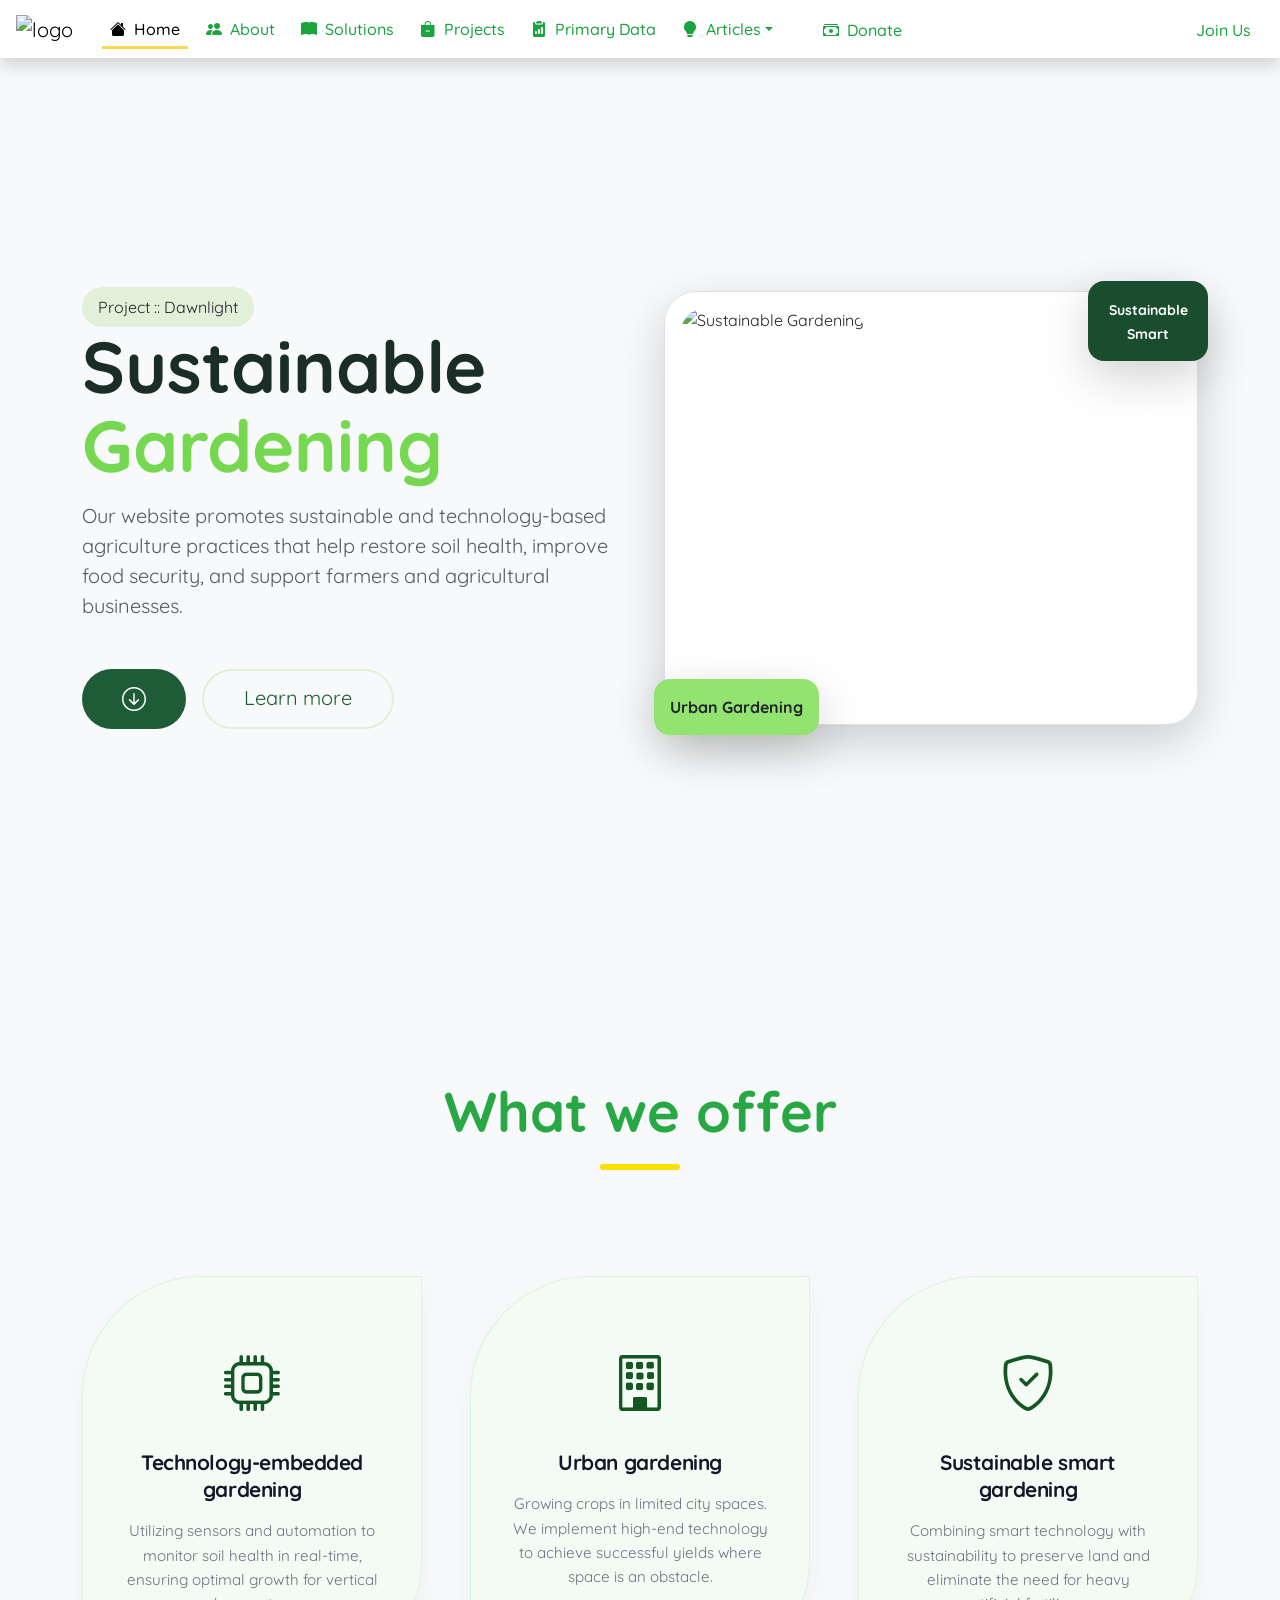
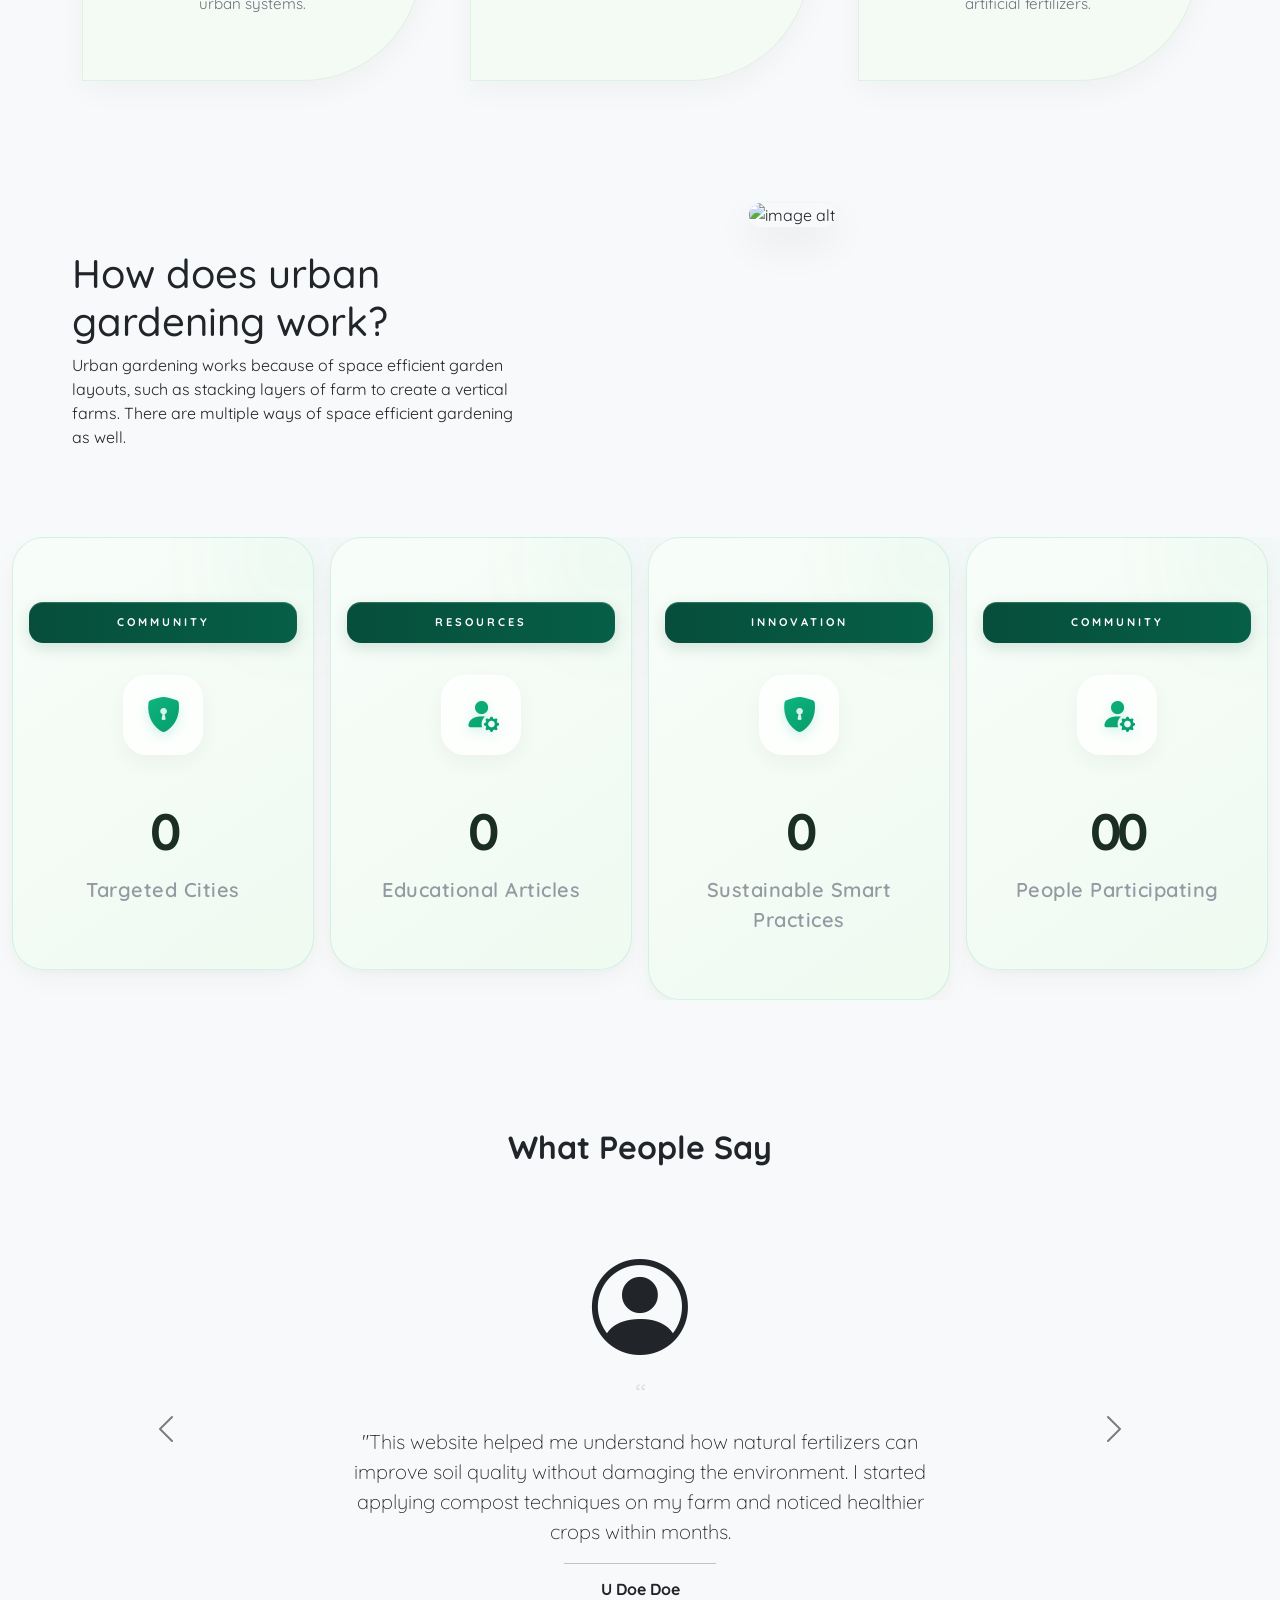
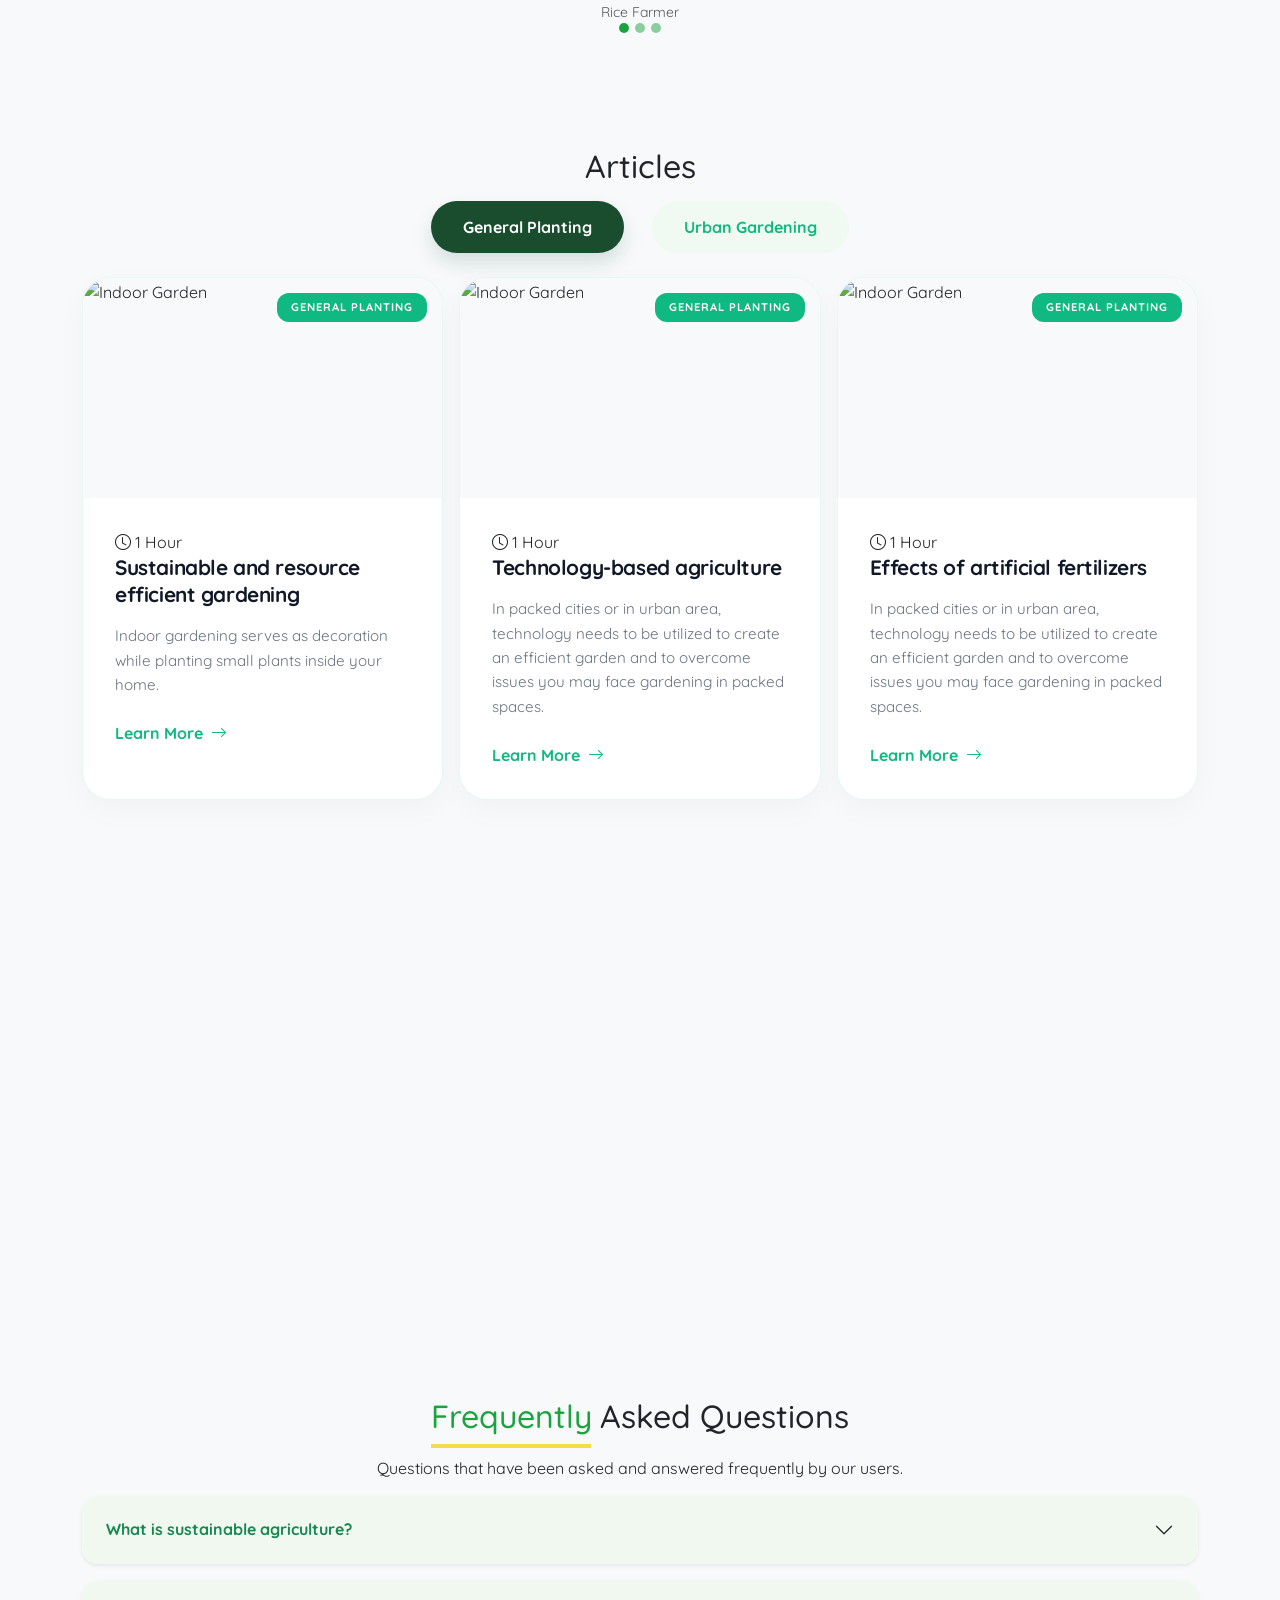
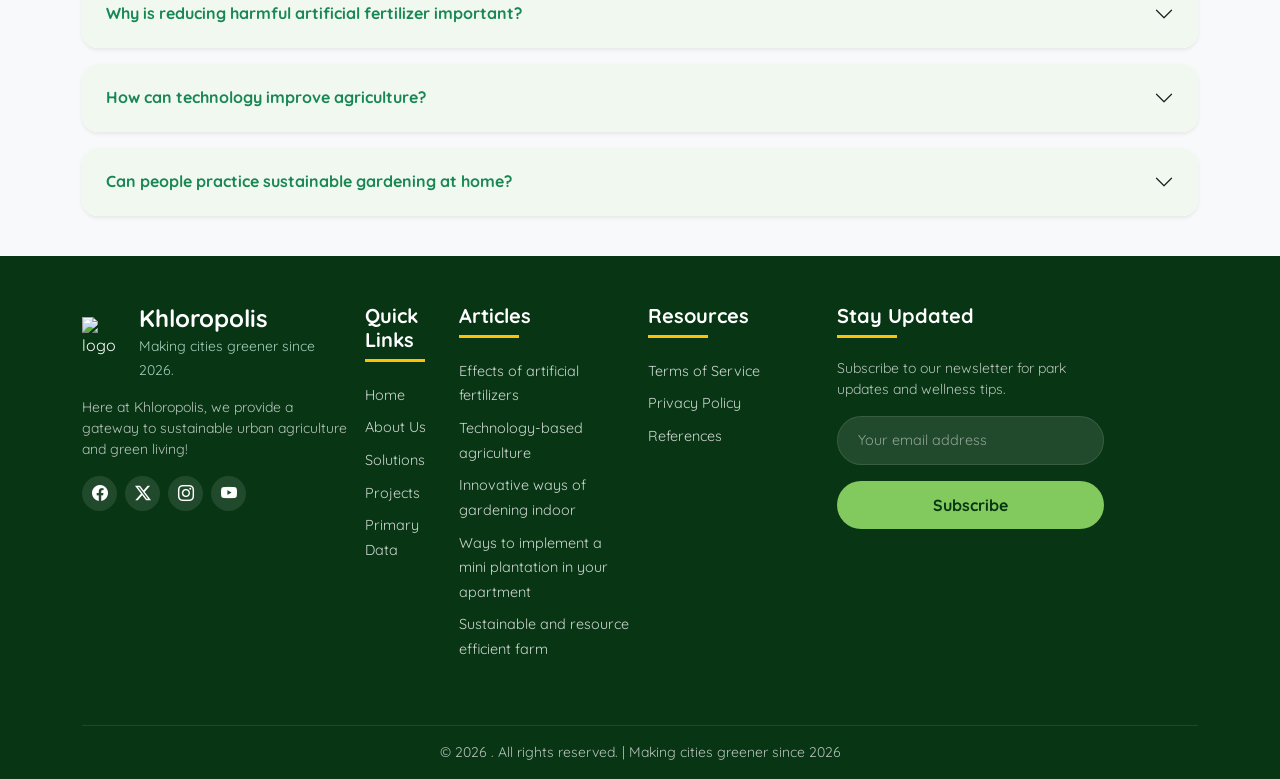
==== index.html @ d7a0fc41 "Add files via upload" ====
<!DOCTYPE html>
<html lang="en">
<head>
    <meta charset="UTF-8">
    <meta name="viewport" content="width=device-width, initial-scale=1.0">
    <title>Home | Khloropolis</title>
    <link href="https://cdn.jsdelivr.net/npm/bootstrap@5.3.8/dist/css/bootstrap.min.css" rel="stylesheet" integrity="sha384-sRIl4kxILFvY47J16cr9ZwB07vP4J8+LH7qKQnuqkuIAvNWLzeN8tE5YBujZqJLB" crossorigin="anonymous">
    <link rel="stylesheet" href="https://cdn.jsdelivr.net/npm/bootstrap-icons@1.13.1/font/bootstrap-icons.min.css">
     <link href="https://unpkg.com/aos@2.3.1/dist/aos.css" rel="stylesheet">
    <link rel="stylesheet" href="scripts/style.css">
    <link rel="stylesheet" href="scripts/index.css">
    <link rel="shortcut icon" href="assets/logo.png" type="image/x-icon">

    <link rel="preconnect" href="https://fonts.googleapis.com">
    <link rel="preconnect" href="https://fonts.gstatic.com" crossorigin>
    <link href="https://fonts.googleapis.com/css2?family=Quicksand:wght@300..700&display=swap" rel="stylesheet">
</head>
<body class="p-0" data-bs-spy="scroll" data-bs-target="#spy-nav" data-bs-smooth-scroll="true">
    <script src="https://cdn.jsdelivr.net/npm/bootstrap@5.3.8/dist/js/bootstrap.bundle.min.js" integrity="sha384-FKyoEForCGlyvwx9Hj09JcYn3nv7wiPVlz7YYwJrWVcXK/BmnVDxM+D2scQbITxI" crossorigin="anonymous"></script>
    <script src="https://unpkg.com/aos@2.3.1/dist/aos.js"></script>
    <script>AOS.init();</script>
    <nav class="navbar navbar-expand-lg shadow px-3 sticky-md-top bg-white">
        <a href="index.html" class="navbar-brand">
            <img src="assets/logo.png" alt="logo" id="logoImage">
           
        </a>
        <button type="button" class="navbar-toggler" data-bs-toggle="collapse" data-bs-target="#nav-id"><span class="navbar-toggler-icon"></span></button>

        <div class="collapse navbar-collapse" id="nav-id">
        <ul class="navbar-nav ms-2" >
            <li class="nav-item">
                <a href="index.html" class="nav-link activeNav"><i class="bi bi-house-fill me-1"></i> Home</a>
            </li>
            <li class="nav-item">
                <a href="pages/aboutus.html" class="nav-link underlineNav"><i class="bi bi-people-fill me-1"></i> About</a>
            </li>
            <li class="nav-item">
                <a href="pages/solutions.html" class="nav-link underlineNav"><i class="bi bi-book-fill me-1"></i> Solutions</a>
            </li>
            <li class="nav-item">
                <a href="pages/projects.html" class="nav-link underlineNav"><i class="bi bi-bag-dash-fill me-1"></i> Projects</a>
            </li>
            <li class="nav-item">
                <a href="pages/primarydata.html" class="nav-link underlineNav"><i class="bi bi-clipboard2-data-fill me-1"></i> Primary Data</a>
            </li>
            <li class="nav-item dropdown">

                <a href="" class="nav-link dropdown-toggle" data-bs-toggle="dropdown"><i class="bi bi-lightbulb-fill me-1"></i> Articles</a>
                <ul class="dropdown-menu bg-white">
                    <li>
                        <a href="pages/articles/article1.html" class="dropdown-item">Effects of artificial fertilizers to the environment</a>
                    </li>
                    <li>
                        <a href="pages/articles/article2.html" class="dropdown-item">Technology-based agriculture</a>
                    </li>
                    <li>
                        <a href="pages/articles/article3.html" class="dropdown-item">Innovative ways of gardening indoor </a>
                    </li>
                    <li>
                        <a href="pages/articles/article4.html" class="dropdown-item">Ways to implement a mini plantation in your apartment </a>
                    </li>                    
                        <a href="pages/articles/article5.html" class="dropdown-item">Sustainable and resource efficient farm </a>
                    </li>                     
                </ul>
            </li>
        </ul>

        <ul class="navbar-nav ms-4">
            <li class="nav-item">
                <a href="pages/donate.html" class="nav-link underlineNav"><i class="bi bi-cash-stack me-1"></i> Donate</a>
            </li>
            
        </ul>

        <ul class="navbar-nav ms-auto">
            <li class="nav-item">
                <a href="" class="nav-link underlineNav" data-bs-target="#authModal" data-bs-toggle="modal">Join Us</a>
            </li>
            
        </ul>
        </div>
    </nav>
    
<div class="modal fade auth-modal" id="authModal" tabindex="-1" aria-hidden="true">
        <div class="modal-dialog modal-dialog-centered">
            <div class="modal-content p-4">
                
                <div class="modal-header border-0 pb-0 d-block position-relative">
                    <button type="button" class="btn-close position-absolute top-0 end-0 m-2" data-bs-shadow="none" data-bs-dismiss="modal" aria-label="Close"></button>
                    
                    <ul class="nav auth-tabs" id="authTab" role="tablist">
                        <li class="nav-item" role="presentation">
                            <button class="nav-link active" id="signin-tab" data-bs-toggle="tab" data-bs-target="#signin-pane" type="button" role="tab" aria-controls="signin-pane" aria-selected="true">Sign In</button>
                        </li>
                        <li class="nav-item" role="presentation">
                            <button class="nav-link" id="signup-tab" data-bs-toggle="tab" data-bs-target="#signup-pane" type="button" role="tab" aria-controls="signup-pane" aria-selected="false">Sign Up</button>
                        </li>
                    </ul>
                </div>

                <div class="modal-body px-0 pb-0 pt-4">
                    <div class="tab-content" id="authTabContent">
                        
                        <div class="tab-pane fade show active" id="signin-pane" role="tabpanel" aria-labelledby="signin-tab" tabindex="0">
                            <form action="#" method="POST" onsubmit="event.preventDefault();">
                                <div class="mb-3">
                                    <label for="signinEmail" class="form-label">Email address</label>
                                    <div class="input-group">
                                        <span class="input-group-text"><i class="bi bi-envelope"></i></span>
                                        <input type="email" class="form-control" id="signinEmail" placeholder="name@example.com" required>
                                    </div>
                                </div>
                                <div class="mb-3">
                                    <div class="d-flex justify-content-between align-items-center mb-1">
                                        <label for="signinPassword" class="form-label mb-0">Password</label>
                                        <a href="#" class="text-decoration-none small accent-link">Forgot?</a>
                                    </div>
                                    <div class="input-group">
                                        <span class="input-group-text"><i class="bi bi-lock"></i></span>
                                        <input type="password" class="form-control" id="signinPassword" placeholder="••••••••" required>
                                    </div>
                                </div>
                                <div class="mb-4 form-check">
                                    <input type="checkbox" class="form-check-input" id="rememberMe">
                                    <label class="form-check-label text-muted small" for="rememberMe">Keep me signed in</label>
                                </div>
                                <button type="submit" class="btn btn-primary w-100 mb-3">Sign Into Account</button>
                            </form>

                            <div class="divider">or continue with</div>

                            <div class="d-grid gap-2">
                                <button class="btn btn-outline-secondary d-flex align-items-center justify-content-center gap-2">
                                    <i class="bi bi-google text-danger"></i> Google
                                </button>
                            </div>
                        </div>

                        <div class="tab-pane fade" id="signup-pane" role="tabpanel" aria-labelledby="signup-tab" tabindex="0">
                            <form action="#" method="POST" onsubmit="event.preventDefault();">
                                <div class="mb-3">
                                    <label for="signupName" class="form-label">Full Name</label>
                                    <div class="input-group">
                                        <span class="input-group-text"><i class="bi bi-person"></i></span>
                                        <input type="text" class="form-control" id="signupName" placeholder="John Doe" required>
                                    </div>
                                </div>
                                <div class="mb-3">
                                    <label for="signupEmail" class="form-label">Email address</label>
                                    <div class="input-group">
                                        <span class="input-group-text"><i class="bi bi-envelope"></i></span>
                                        <input type="email" class="form-control" id="signupEmail" placeholder="name@example.com" required>
                                    </div>
                                </div>
                                <div class="mb-4">
                                    <label for="signupPassword" class="form-label">Password</label>
                                    <div class="input-group">
                                        <span class="input-group-text"><i class="bi bi-lock"></i></span>
                                        <input type="password" class="form-control" id="signupPassword" placeholder="Minimum 8 characters" required>
                                    </div>
                                </div>
                                <button type="submit" class="btn btn-primary w-100 mb-3">Create Free Account</button>
                            </form>

                            <div class="divider">or register with</div>

                            <div class="d-grid gap-2">
                                <button class="btn btn-outline-secondary d-flex align-items-center justify-content-center gap-2">
                                    <i class="bi bi-google text-danger"></i> Google
                                </button>
                            </div>
                            
                            <p class="text-center text-muted small mt-4 mb-0">
                                By signing up, you agree to our <a href="#" class="text-decoration-none accent-link">Terms of Service</a> and <a href="#" class="text-decoration-none accent-link">Privacy Policy</a>.
                            </p>
                        </div>

                    </div>
                </div>

            </div>
        </div>
</div>


<section class="bg-light min-vh-100 d-flex align-items-center" id="heroBanner">
  <div class="container">
    <div class="row align-items-center g-5">
      
      <div class="col-lg-6 text-center text-lg-start" data-aos="fade-right" data-aos-duration="1000">
        <span class="project-badge rounded-pill">Project :: Dawnlight</span>
        <h1 class="display-2 fw-bold mb-3 main-title">
          Sustainable <br>
          <span class="highlight-text">Gardening</span>
        </h1>
        <p class="hero-description text-muted fs-5 mb-5 mx-auto mx-lg-0">
          Our website promotes sustainable and technology-based agriculture practices that help restore soil health, improve food security, and support farmers and agricultural businesses.
        </p>
        <div class="d-flex gap-3 justify-content-center justify-content-lg-start">
          <a href="#whatWeOffer" class="btn btn-lg rounded-pill btn-primary-custom"><i class="bi bi-arrow-down-circle"></i></a>
          <a href="#articles" class="btn btn-lg rounded-pill btn-secondary-custom">Learn more</a>
        </div>
      </div>

      <div class="col-lg-6" data-aos="fade-left" data-aos-duration="1000">
        <div class="hero-image-wrapper position-relative">
          <div class="main-image-container shadow-lg border">
            <img src="assets/index1.png" class="img-fluid w-100" alt="Sustainable Gardening">
          </div>
          
          <div class="badge-float-tr shadow-lg d-none d-sm-block" data-aos="zoom-in" data-aos-delay="400">
            <small class="fw-bold">Sustainable</small>
            <small class="fw-bold">Smart</small>
          </div>
          
          <div class="badge-float-bl shadow-lg d-none d-sm-block" data-aos="zoom-in" data-aos-delay="600">
            <span class="fw-bold">Urban Gardening</span>
          </div>
        </div>
      </div>

    </div>
  </div>
</section>

<section class="pt-4 bg-light" id="whatWeOffer">
<div class="container py-5 mt-5 text-center">
  <h2 class="section-header display-4" data-aos="fade-up">What we offer</h2>

  <div class="row g-5 justify-content-center mt-2">
    <div class="col-lg-4 col-md-6" data-aos="fade-up" data-aos-delay="100">
      <div class="leaf-card h-100">
        <div class="bi-container">
          <i class="bi bi-cpu"></i>
        </div>
        <h4 class="card-title mb-3">Technology-embedded gardening</h4>
        <p class="card-text">
          Utilizing sensors and automation to monitor soil health in real-time, ensuring optimal growth for vertical urban systems.
        </p>
      </div>
    </div>

    <div class="col-lg-4 col-md-6" data-aos="fade-up" data-aos-delay="200">
      <div class="leaf-card h-100">
        <div class="bi-container">
          <i class="bi bi-building"></i>
        </div>
        <h4 class="card-title mb-3">Urban gardening</h4>
        <p class="card-text">
          Growing crops in limited city spaces. We implement high-end technology to achieve successful yields where space is an obstacle.
        </p>
      </div>
    </div>

    <div class="col-lg-4 col-md-6" data-aos="fade-up" data-aos-delay="300">
      <div class="leaf-card h-100">
        <div class="bi-container">
          <i class="bi bi-shield-check"></i>
        </div>
        <h4 class="card-title mb-3">Sustainable smart gardening</h4>
        <p class="card-text">
          Combining smart technology with sustainability to preserve land and eliminate the need for heavy artificial fertilizers.
        </p>
      </div>
    </div>
  </div>
</div>
</section>
    <section class="bg-light py-4" id="explanation">
        <div class="container-fluid mt-5 overflow-hidden">
            <div class="row mx-5 justify-content-between">
                <div class="col-lg-5 mt-5" data-aos="fade-right">
                    <h1>How does urban gardening work?</h1>
                    <p>Urban gardening works because of space efficient garden layouts, such as stacking layers of farm to create a vertical farms. There are multiple ways of space efficient gardening as well. </p>
                </div>
                <div class="col-lg-5" data-aos="fade-left">
                    <img src="assets/index2.jpg" class="explanationImage" alt="image alt">
                </div>
            </div>
        </div>
    </section>
    <section class="py-5 bg-light" id="statistics">
        <div class="container-fluid overflow-hidden">
    <div class="row g-3 justify-content-center">
        
        <div class="col-md-3">
            <div class="stat-card" data-aos="fade-up">
                <div class="badge-total">Community</div>
                <div class="icon-box">
                    <i class="bi bi-shield-lock-fill"></i>
                </div>
                
                <div class="number-viewport">
                    <div class="digit-list roll-4">
                        <span>0</span><span>1</span><span>2</span><span>3</span><span>4</span><span>5</span><span>6</span><span>7</span><span>8</span><span>9</span>
                    </div>
                </div>
                <div class="footer-text">Targeted Cities</div>
            </div>
        </div>

        <div class="col-md-3">
            <div class="stat-card" data-aos="fade-up" data-aos-delay="200">
                <div class="badge-total">Resources</div>
                <div class="icon-box">
                    <i class="bi bi-person-fill-gear"></i>
                </div>
                
                <div class="number-viewport">
                    <div class="digit-list roll-5">
                        <span>0</span><span>1</span><span>2</span><span>3</span><span>4</span><span>5</span><span>6</span><span>7</span><span>8</span><span>9</span>
                    </div>
                </div>
                <div class="footer-text">Educational Articles</div>
            </div>
        </div>

        <div class="col-md-3">
            <div class="stat-card" data-aos="fade-up" data-aos-delay="400">
                 <div class="badge-total">Innovation</div>
                <div class="icon-box">
                    <i class="bi bi-shield-lock-fill"></i>
                </div>
                
                <div class="number-viewport">
                    <div class="digit-list roll-6">
                        <span>0</span><span>1</span><span>2</span><span>3</span><span>4</span><span>5</span><span>6</span><span>7</span><span>8</span><span>9</span>
                    </div>
                </div>
                <div class="footer-text">Sustainable Smart Practices</div>
            </div>
        </div>

        <div class="col-md-3">
            <div class="stat-card" data-aos="fade-up" data-aos-delay="600">
                <div class="badge-total">Community</div>
                <div class="icon-box">
                    <i class="bi bi-person-fill-gear"></i>
                </div>
                
                <div class="number-viewport">
                    <div class="digit-list roll-1">
                        <span>0</span><span>1</span><span>2</span><span>3</span><span>4</span><span>5</span><span>6</span><span>7</span><span>8</span><span>9</span>
                    </div>
                    <div class="digit-list roll-5">
                        <span>0</span><span>1</span><span>2</span><span>3</span><span>4</span><span>5</span><span>6</span><span>7</span><span>8</span><span>9</span>
                    </div>
                </div>
                <div class="footer-text">People Participating</div>
            </div>
        </div>

    </div>
</div>
    </section>
    <section class="testimonial-section" id="testimonials" data-aos="fade-up">
    <div class="container">
        <div class="text-center mb-5">
            <h2 class="fw-bold">What People Say</h2>
        </div>

        <div id="testimonialCarousel" class="carousel slide" data-bs-ride="carousel">
            
            <div class="carousel-indicators mb-0">
                <button type="button" data-bs-target="#testimonialCarousel" data-bs-slide-to="0" class="active"></button>
                <button type="button" data-bs-target="#testimonialCarousel" data-bs-slide-to="1"></button>
                <button type="button" data-bs-target="#testimonialCarousel" data-bs-slide-to="2"></button>
            </div>

            <div class="carousel-inner">
                
                <div class="carousel-item active">
                    <div class="testimonial-card text-center">
                        <i class="bi bi-person-circle testimonial-img mb-4"></i>
                        <div class="quote-icon mb-3">“</div>
                        <p class="lead italic">"This website helped me understand how natural fertilizers can improve soil quality without damaging the environment. I started applying compost techniques on my farm and noticed healthier crops within months.</p>
                        <hr class="w-25 mx-auto">
                        <h6 class="fw-bold mb-0">U Doe Doe</h6>
                        <small class="text-muted">Rice Farmer</small>
                    </div>
                </div>

                <div class="carousel-item">
                    <div class="testimonial-card text-center">
                        <i class="bi bi-person-circle testimonial-img mb-4"></i>
                        <div class="quote-icon mb-3">“</div>
                        <p class="lead italic">"I never knew technology could make farming more resource-efficient. The smart irrigation and sustainable farming articles gave our agricultural business practical ideas to reduce water waste and improve productivity."</p>
                        <hr class="w-25 mx-auto">
                        <h6 class="fw-bold mb-0">Daw Hla Hla</h6>
                        <small class="text-muted">Agricultural Business Owner</small>
                    </div>
                </div>

                <div class="carousel-item">
                    <div class="testimonial-card text-center">
                        <i class="bi bi-person-circle testimonial-img mb-4"></i>
                        <div class="quote-icon mb-3">“</div>
                        <p class="lead italic">"As someone living in an apartment, the indoor gardening guides were extremely useful. I learned how to grow vegetables sustainably in a small space while reducing food waste and saving money."</p>
                        <hr class="w-25 mx-auto">
                        <h6 class="fw-bold mb-0">Ko Khant Khant</h6>
                        <small class="text-muted">University Student</small>
                    </div>
                </div>

            </div>

            <button class="carousel-control-prev" type="button" data-bs-target="#testimonialCarousel" data-bs-slide="prev">
                <span class="carousel-control-prev-icon" aria-hidden="true"></span>
                <span class="visually-hidden">Previous</span>
            </button>
            <button class="carousel-control-next" type="button" data-bs-target="#testimonialCarousel" data-bs-slide="next">
                <span class="carousel-control-next-icon" aria-hidden="true"></span>
                <span class="visually-hidden">Next</span>
            </button>
        </div>
    </div>
</section>
    

    </section>

    <section class="py-4 bg-light" id="articles">
        <div class="container">
            <h2 class="text-center mb-3" data-aos="fade-up">Articles</h2>

            <ul class="nav nav-pills justify-content-center  mb-4" id="pills-tab" role="tablist" data-aos="fade-up" data-aos-delay="100">
                <li class="nav-item mx-2" role="presentation">
                  <button class="nav-link active rounded-pill" id="all-tab" data-bs-toggle="pill" data-bs-target="#pills-all" type="button">General Planting</button>
                </li>
                <li class="nav-item mx-2" role="presentation">
                    <button class="nav-link rounded-pill" id="masters-tab" data-bs-toggle="pill" data-bs-target="#pills-masters" type="button">Urban Gardening</button>
                </li>
            </ul>

    <div class="tab-content" id="pills-tabContent" data-aos="fade-up" data-aos-delay="200">
    
    <div class="tab-pane fade show active" id="pills-all" role="tabpanel">
      <div class="row g-3 justify-content-center">
        <div class="col-lg-4 col-md-6">
                    <div class="article-card">
                        <div class="img-container">
                            <span class="category-badge">General Planting</span>
                            <img src="assets/resourceEfficient.jpg" alt="Indoor Garden">
                        </div>
                        <div class="card-body">
                            <div class="meta-row">
                                <span><i class="bi bi-clock"></i> 1 Hour</span>
                            </div>
                            <h5 class="card-title">Sustainable and resource efficient gardening </h5>
                            <p class="card-text">Indoor gardening serves as decoration while planting small plants inside your home.</p>
                            <a href="pages/articles/article5.html" class="btn-learn">Learn More <i class="bi bi-arrow-right"></i></a>
                        </div>
                    </div>
                </div>
          <div class="col-lg-4 col-md-6">
                    <div class="article-card">
                        <div class="img-container">
                            <span class="category-badge">General Planting</span>
                            <img src="assets/tech.png" alt="Indoor Garden">
                        </div>
                        <div class="card-body">
                            <div class="meta-row">
                                <span><i class="bi bi-clock"></i> 1 Hour</span>
                            </div>
                            <h5 class="card-title">Technology-based agriculture</h5>
                            <p class="card-text">In packed cities or in urban area, technology needs to be utilized to create an efficient garden and to overcome issues you may face gardening in packed spaces.</p>
                            <a href="pages/articles/article2.html" class="btn-learn">Learn More <i class="bi bi-arrow-right"></i></a>
                        </div>
                    </div>
            </div>
            <div class="col-lg-4 col-md-6">
                    <div class="article-card">
                        <div class="img-container">
                            <span class="category-badge">General Planting</span>
                            <img src="assets/fertilizer.jpg" alt="Indoor Garden">
                        </div>
                        <div class="card-body">
                            <div class="meta-row">
                                <span><i class="bi bi-clock"></i> 1 Hour</span>
                            </div>
                            <h5 class="card-title">Effects of artificial fertilizers</h5>
                            <p class="card-text">In packed cities or in urban area, technology needs to be utilized to create an efficient garden and to overcome issues you may face gardening in packed spaces.</p>
                            <a href="pages/articles/article1.html" class="btn-learn">Learn More <i class="bi bi-arrow-right"></i></a>
                        </div>
                    </div>
            </div>
        </div>
      </div>
    </div>

  
    <div class="tab-pane fade" id="pills-masters" role="tabpanel">
       <div class="row g-3 justify-content-center">
        <div class="col-lg-4 col-md-6">
                    <div class="article-card">
                        <div class="img-container">
                            <span class="category-badge">Urban Gardening</span>
                            <img src="assets/rooftopGardening.jpg" alt="Indoor Garden">
                        </div>
                        <div class="card-body">
                            <div class="meta-row">
                                <span><i class="bi bi-clock"></i> 1 Hour</span>
                            </div>
                            <h5 class="card-title">Ways to implement a mini-plantation in your apartment</h5>
                            <p class="card-text">Gardening in your home is moderately perplex. You need to manage the space, water it normally and somehow get it enough sunlight amidst the shadow the city is casting. </p>
                            <a href="pages/articles/article4.html" class="btn-learn">Learn More <i class="bi bi-arrow-right"></i></a>
                        </div>
                    </div>
            </div>
            <div class="col-lg-4 col-md-6">
                    <div class="article-card">
                        <div class="img-container">
                            <span class="category-badge">Urban Gardening</span>
                            <img src="assets/balconyGardening.jpg" alt="Indoor Garden">
                        </div>
                        <div class="card-body">
                            <div class="meta-row">
                                <span><i class="bi bi-clock"></i> 1 Hour</span>
                            </div>
                            <h5 class="card-title">Innovative ways of gardening indoor</h5>
                            <p class="card-text">Gardening is your home is moderately perplex. You need to manage the space, water it normally and somehow get it enough sunlight amid the shadow the city is casting. </p>
                            <a href="pages/articles/article3.html" class="btn-learn">Learn More <i class="bi bi-arrow-right"></i></a>
                        </div>
                    </div>
            </div>
        
      </div>
       
      </div>
    </div>

  </div>
        </div>
    </section>

    <section class="py-4 bg-light" id="faq">
        <div class="container">
            <div class="container text-center" data-aos="fade-up">
                <div class="d-flex justify-content-center">
                    <h2 class="me-2 medium-green" id="frequently">Frequently </h2>
                    <h2 >Asked Questions</h2>
                </div>  
                <p>Questions that have been asked and answered frequently by our users.</p>
            </div>
            
            <div class="accordion accordion-flush" id="faqAccordion" data-aos="fade-up" data-aos-delay="100">
    
            <div class="accordion-item mb-3 border-0 rounded-4 shadow-sm">
            <h2 class="accordion-header">
                <button class="accordion-button collapsed rounded-4 fw-bold text-success bg-l" type="button" data-bs-toggle="collapse" data-bs-target="#faq1">
                What is sustainable agriculture?               
                </button>
            </h2>
            <div id="faq1" class="accordion-collapse collapse" data-bs-parent="#faqAccordion">
                <div class="accordion-body text-muted">
                    Sustainable agriculture is a farming method that protects the environment, improves soil health and supports long term food production for future generations.
                </div>
            </div>
            </div>
            <div class="accordion-item mb-3 border-0 rounded-4 shadow-sm">
            <h2 class="accordion-header">
                <button class="accordion-button collapsed rounded-4 fw-bold text-success bg-l" type="button" data-bs-toggle="collapse" data-bs-target="#faq2">
                Why is reducing harmful artificial fertilizer important?
                </button>
            </h2>
            <div id="faq2" class="accordion-collapse collapse" data-bs-parent="#faqAccordion">
                <div class="accordion-body text-muted">
                    Excessive use of artificial fertilizers can damage soil, pollute water and negatively affect human health and the environment.
                </div>
            </div>
            </div>
            <div class="accordion-item mb-3 border-0 rounded-4 shadow-sm">
            <h2 class="accordion-header">
                <button class="accordion-button collapsed rounded-4 fw-bold text-success bg-l" type="button" data-bs-toggle="collapse" data-bs-target="#faq3">
                How can technology improve agriculture?
                </button>
            </h2>
            <div id="faq3" class="accordion-collapse collapse" data-bs-parent="#faqAccordion">
                <div class="accordion-body text-muted">
                    Technology such as smart irrigation, sensors and automated farming systems can help farmers save resources, increase productivity and farm more efficiently. 
                </div>
            </div>
            </div>
            <div class="accordion-item mb-3 border-0 rounded-4 shadow-sm">
            <h2 class="accordion-header">
                <button class="accordion-button collapsed rounded-4 fw-bold text-success bg-l" type="button" data-bs-toggle="collapse" data-bs-target="#faq4">
                Can people practice sustainable gardening at home?
                </button>
            </h2>
            <div id="faq4" class="accordion-collapse collapse" data-bs-parent="#faqAccordion">
                <div class="accordion-body text-muted">
                    Yes. People can grow plants using indoor gardening, vertical farming, composting and water saving techniques in apartment, condos or small homes.
                </div>
            </div>
            </div>

            

        </div>

        </div>
    </section>



    <footer class="footer-section text-white pt-5 pb-3">
  <div class="container">
    <div class="row g-3">
      
      <div class="col-lg-3 col-md-6 mb-4">
        <div class="d-flex align-items-center mb-3">
          <div class="logo-icon me-2">
            <img src="assets/logo.png" alt="logo">
          </div>
          <div>
            <h4 class="mb-0 fw-bold">Khloropolis</h4>
            <small class="text-success-light">Making cities greener since 2026.</small>
          </div>
        </div>
        <p class="small text-light-o">Here at Khloropolis, we provide a gateway to sustainable urban agriculture and green living!</p>
        <div class="social-links d-flex gap-2">
          <a href="#" class="social-icon"><i class="bi bi-facebook"></i></a>
          <a href="#" class="social-icon"><i class="bi bi-twitter-x"></i></a>
          <a href="#" class="social-icon"><i class="bi bi-instagram"></i></a>
          <a href="#" class="social-icon"><i class="bi bi-youtube"></i></a>
        </div>
      </div>

      <div class="col-lg-1 col-md-6 mb-4">
        <h5 class="footer-heading">Quick Links</h5>
        <ul class="list-unstyled footer-links">
          <li><a href="index.html">Home</a></li>
          <li><a href="pages/aboutus.html">About Us</a></li>
          <li><a href="pages/solutions.html">Solutions</a></li>
          <li><a href="pages/projects.html">Projects</a></li>
          <li><a href="pages/primary-data.html">Primary Data</a></li>
          

        </ul>
      </div>

      <div class="col-lg-2 col-md-6 mb-4">
        <h5 class="footer-heading">Articles</h5>
        <ul class="list-unstyled footer-links">
          <li><a href="pages/articles/article1.html">Effects of artificial fertilizers</a></li>
          <li><a href="pages/articles/article2.html">Technology-based agriculture</a></li>
          <li><a href="pages/articles/article3.html">Innovative ways of gardening indoor</a></li>
          <li><a href="pages/articles/article4.html">Ways to implement a mini plantation in your apartment</a></li>
          <li><a href="pages/articles/article5.html">Sustainable and resource efficient farm</a></li>
        </ul>
      </div>

      <div class="col-lg-2 col-md-6 mb-4">
        <h5 class="footer-heading">Resources</h5>
        <ul class="list-unstyled footer-links">
          <li><a href="pages/misc/tos.html">Terms of Service</a></li>
          <li><a href="pages/misc/privacyPolicy.html">Privacy Policy</a></li>
          <li><a href="pages/misc/references.html">References</a></li>
        </ul>
      </div>


    <div class="col-lg-3 col-md-6 mb-4">
        <h5 class="footer-heading">Stay Updated</h5>
        <p class="small text-light-o">Subscribe to our newsletter for park updates and wellness tips.</p>
        <div class="newsletter-form">
            <input type="email" class="form-control newsletter-input mb-3" placeholder="Your email address">
            <button class="btn btn-brand-primary w-100 fw-bold rounded-pill">Subscribe</button>
        </div>
    </div>

     
    </div>



    <hr class="border-secondary mt-4">
    <div class="text-center small text-light-o">
      &copy; 2026 . All rights reserved. | Making cities greener since 2026
    </div>
  </div>
</footer>
    
</body>
</html>
---- scripts/style.css ----
#logoImage {
    width: 50px; 
    height: 50px;
    animation: logoAnim 3s ease-in-out infinite;
    transition:transform 0.3s ease;
}
@keyframes logoAnim {
    0% {
        transform: scale(1) translateY(0);
    }
    50% {
        transform: scale(1.1) translateY(-5px);
    }
    100% {
        transform: scale(1) translateY(0);
    }
}
.logo-icon {
    width: 50px;
    height: 50px;
    animation: logoAnim 3s ease-in-out infinite;
}
.logo-icon img {
    width: 100%;
    height: 100%;
}
.bg-light-green {
    background-color: #8fb56c;
}
.activeNav {
    color: #000000 !important;
    font-weight: 700;
    border-bottom: #fbd94f 3px solid;
}
.navbar-nav .nav-link, nav h4{
    color: #1aa33f;
    padding-bottom: 6px;
    font-weight: 500;

}
li:has(.dropdown-item) .dropdown-item:hover {
    background-color: #f3ffec;
}
li .dropdown-item {
    transition: transform 0.3s ease;
}
.dropdown-item:hover {
    color: #126528;
    transform: translateX(5px);
}
* {
  font-family: "Quicksand", sans-serif;
}
#navBrandSeperator {
    width: 3px;
    height: 30px;
    background-color: #fbd94f;
}
.navbar-nav .nav-link {
    margin-left: 5px;
    margin-right: 5px;
    padding-bottom: 5px;
    position: relative;
}
.underlineNav::after {
    content: '';
    position: absolute;
    width: 100%;
    height: 2px;
    bottom: 0;
    left: 0;
    background-color: #fbd94f;
    transform: scaleX(0);
    transform-origin: bottom left;
    transition: transform 0.4s cubic-bezier(0.47, 0, 0.745, 0.715);

}
.underlineNav:hover::after {
    transform: scaleX(1);
    transform-origin: bottom left;
}
.nav-link:hover{
    color: #c9782c;
}

        .auth-modal .modal-content {
            border: none;
            border-radius: 16px;
            background-color: #ffffff;
            box-shadow: 0 15px 35px rgba(24, 50, 36, 0.08);
            overflow: hidden;
        }

        .auth-tabs {
            border-bottom: 2px solid #f0f2f1;
            position: relative;
            display: flex;
            width: 100%;
        }

        .auth-tabs .nav-item {
            width: 50%;
        }

        .auth-tabs .nav-link {
            border: none;
            color: #8a948f;
            font-weight: 600;
            padding: 1rem 0;
            background: none;
            text-align: center;
            width: 100%;
            position: relative;
            transition: color 0.3s ease;
        }

        .auth-tabs .nav-link.active {
            color: #1b4d3e;
            background: none;
        }
        .auth-tabs::after {
            content: '';
            position: absolute;
            bottom: -2px; 
            left: 0;
            width: 50%;
            height: 3px;
            
            background: radial-gradient(circle, #ffd200 0%, #ffd200 40px, transparent 41px);
            background-size: 100% 100%;
            background-position: center;
            background-repeat: no-repeat;
            
            transform: translateX(0);
            transition: transform 0.3s cubic-bezier(0.4, 0, 0.2, 1);
            z-index: 2;
        }

        .auth-tabs:has(#signup-tab.active)::after {
            transform: translateX(100%);
        }

        .form-label {
            font-size: 0.875rem;
            font-weight: 500;
            color: #2d3732;
        }

        .input-group-text {
            background-color: rgba(245, 253, 156, 0.05);
            border-color: #e1e6e3;
            color: #8a948f;
        }

        .form-control {
            border-color: #e1e6e3;
            padding: 0.625rem 0.75rem;
            font-size: 0.95rem;
        }

        .form-control:focus {
            border-color: #1b4d3e;
            box-shadow: 0 0 0 4px rgba(27, 77, 62, 0.15);
        }

        .form-check-input:checked {
            background-color: #1b4d3e;
            border-color: #1b4d3e;
        }

        .btn-primary {
            background-color: #1b4d3e;
            border: none;
            padding: 0.75rem;
            font-weight: 500;
            color: #ffffff;
            border-radius: 8px;
            transition: all 0.2s ease;
        }

        .btn-primary:hover {
            background-color: #13392d;
            color: #ffffff;
        }

        .btn-outline-secondary {
            border-color: #e1e6e3;
            color: #2d3732;
            padding: 0.625rem;
            font-weight: 500;
            border-radius: 8px;
            font-size: 0.9rem;
        }

        .btn-outline-secondary:hover {
            background-color: #f7f9f8;
            border-color: #c8d1cc;
            color: #1b4d3e;
        }

        .accent-link {
            color: #e7cc00;
            font-weight: 500;
            transition: color 0.2s;
        }
        
        .accent-link:hover {
            color: #1b4d3e;
        }

        .divider {
            display: flex;
            align-items: center;
            text-align: center;
            color: #8a948f;
            font-size: 0.85rem;
            margin: 1.5rem 0;
        }
        .modal-dialogue {
            max-width: 450px;
        }

        .divider::before, .divider::after {
            content: '';
            flex: 1;
            border-bottom: 1px solid #e1e6e3;
        }

        .divider:not(:empty)::before { margin-right: .5em; }
        .divider:not(:empty)::after { margin-left: .5em; }
.medium-green {
    color: #1aa33f;
}
.dark-green {
    color: #126528;
}
.bg-dark-green {
  background-color: #004f2c;
  padding: 0.5em 1.2em;
}
.bg-darker-green {
  background-color: #0b5232;
  padding: 0.5em 1.2em;
}
.bg-darkest-green {
  background-color: #052d1b;
  padding: 0.5em 1.2em;
}
.bg-lighter-dark-green {
    background-color: #005817;
}
.bg-bright-green {
  background-color: #76c747;
  padding: 0.5em 1.2em;
}
.bg-pale-green {
    background-color: #f3ffec;
}


.footer-section {
    background-color: #083514;
}

.text-success-light { color: #a3cfbb; }
.text-light-o { color: rgba(255, 255, 255, 0.7); }

.footer-heading {
    font-weight: bold;
    margin-bottom: 20px;
    position: relative;
    padding-bottom: 10px;
}

.footer-heading::after {
    content: '';
    position: absolute;
    left: 0;
    bottom: 0;
    width: 60px;
    height: 3px;
    background-color: #ffc107;
}

.footer-links li {
    margin-bottom: 8px;
}

.footer-links a {
    color: rgba(255, 255, 255, 0.8);
    text-decoration: none;
    font-size: 0.9rem;
    transition: 0.2s;
}

.footer-links a:hover {
    color: #ffc107;
    padding-left: 5px;
}

.social-icon {
    width: 35px;
    height: 35px;
    background: rgba(255, 255, 255, 0.1);
    display: flex;
    align-items: center;
    justify-content: center;
    border-radius: 50%;
    color: white;
    text-decoration: none;
    transition: all 0.3s ease;
}

.social-icon:hover {
    background: #198754;
    color: white;
    transform: translateY(-3px);
}

.btn-brand-primary {
    background-color: #82c95e; 
    border: none;
    color: #0b3d2e;
    padding: 10px;
}

.btn-brand-primary:hover {
    background-color: #94d970;
}
.bg-footer-green { background-color: rgba(0, 0, 0, 0.2); }
.btn-brand-primary {
    background-color: #82c95e;
    border: none;
    color: #0b3d2e;
    padding: 10px;
}

.btn-brand-primary:hover {
    background-color: #94d970;
}

.search-bar .form-control {
    border-radius: 20px 0 0 20px;
}

.search-bar .btn {
    border-radius: 0 20px 20px 0;
    background-color: #82c95e;
}
.text-success-light { color: #a3cfbb; }
.text-light-o { color: rgba(255, 255, 255, 0.7); }
.bg-footer-green { background-color: rgba(0, 0, 0, 0.2); }

.newsletter-input {
    background-color: rgba(255, 255, 255, 0.1) !important; 
    border: 1px solid rgba(255, 255, 255, 0.2) !important;
    border-radius: 50px !important; 
    color: white !important;
    padding: 12px 20px;
}

.newsletter-input::placeholder {
    color: rgba(255, 255, 255, 0.5);
    font-size: 0.9rem;
}

.btn-brand-primary {
    background-color: #82c95e;
    border: none;
    color: #083514; 
    padding: 12px;
    border-radius: 50px !important;
    transition: all 0.3s ease;
}

.btn-brand-primary:hover {
    background-color: #94d970;
    transform: translateY(-1px);
    box-shadow: 0 4px 10px rgba(0,0,0,0.2);
}

:root { --nav-width: 300px; }
.offcanvas-start { width: var(--nav-width) !important; visibility: visible !important; overflow: visible !important; }
.side-tab { 
    position: absolute; 
    top: 120px; 
    left: 100%; 
    writing-mode: vertical-rl; 
    text-orientation: mixed; 
    padding: 15px 10px; 
    border-radius: 0 8px 8px 0; 
    background: #3f3f3f; 
    color: white; 
    border: none; 
    font-weight: bold; 
    box-shadow: 2px 0 5px rgba(0,0,0,0.2); 
    transition: background 0.3s, color 0.3s;}
.side-tab:hover {
     background: #198754; 
     color: white; 
}
---- scripts/index.css ----
:root {
    --bright-green: #28a745; 
    --deep-green: #155724;
    --soft-leaf: #f4fbf4;
    --accent-yellow: #ffdf00;
    --dark-green: #064e3b;
    --emerald: #10b981;
    --bg-mint-gradient: linear-gradient(145deg, #f8fdf9 0%, #effaf1 100%);
    --digit-h: 4.5rem; 
    --glass: rgba(255, 255, 255, 0.8);
    --card-shadow: 0 10px 30px -5px rgba(6, 78, 59, 0.05), 0 4px 12px -3px rgba(0, 0, 0, 0.03);
    --hover-shadow: 0 20px 40px -10px rgba(6, 78, 59, 0.12);
    --primary-green: #10b981;
    --dark-green: #064e3b;
    --mint-bg: #f0faf2;
    --text-gray: #6b7280;
    --dark-green: #1a4d2e;
    --mid-green: #1e5c38;
    --light-green: #76d750;
    --bg-green: #e2f0d9;
    --accent-green: #92e36f;
}

.section-header {
  color: var(--bright-green);
  font-weight: 800;
  position: relative;
  padding-bottom: 25px;
  margin-bottom: 50px;
  display: inline-block;
}

.section-header::after {
  content: "";
  position: absolute;
  bottom: 0;
  left: 50%;
  transform: translateX(-50%);
  width: 80px;
  height: 6px;
  background-color: var(--accent-yellow);
  border-radius: 10px;
}

.leaf-card {
  background-color: var(--soft-leaf);
  border: 1px solid rgba(40, 167, 69, 0.1);
  border-radius: 120px 0 120px 0;
  padding: 4rem 2.5rem;
  transition: all 0.4s cubic-bezier(0.175, 0.885, 0.32, 1.275);
  box-shadow: 0 10px 30px rgba(0, 0, 0, 0.04);
}

.leaf-card:hover {
  transform: translateY(-15px) scale(1.02);
  background-color: #ffffff;
  border-color: var(--bright-green);
  box-shadow: 0 25px 50px rgba(40, 167, 69, 0.12);
}

.bi-container {
  font-size: 3.5rem;
  color: var(--deep-green);
  margin-bottom: 1.5rem;
  transition: all 0.3s ease;
}

.leaf-card:hover .bi-container {
  color: var(--bright-green);
  transform: scale(1.1) rotate(5deg);
}

.card-title {
  font-weight: 700;
  color: #1a1a1a;
  letter-spacing: -0.02em;
}

.card-text {
  color: #4b5563;
  line-height: 1.8;
  font-size: 1.05rem;
}

body { 
    background-color: #ffffff; 
    padding: 120px 0; 
    font-family: 'Inter', system-ui, sans-serif;
}

.stat-card {
    background: var(--bg-mint-gradient);
    border: 1px solid rgba(16, 185, 129, 0.15);
    border-radius: 32px;
    padding: 4rem 1rem;
    text-align: center;
    box-shadow: var(--card-shadow);
    transition: all 0.5s cubic-bezier(0.16, 1, 0.3, 1);
    position: relative;
    z-index: 1;
}

.stat-card:hover {
    transform: translateY(-12px);
    box-shadow: var(--hover-shadow);
    border-color: var(--emerald);
}

.icon-box {
    background: var(--glass);
    backdrop-filter: blur(12px);
    width: 80px;
    height: 80px;
    margin: 0 auto 2.5rem;
    border-radius: 24px; 
    display: flex;
    align-items: center;
    justify-content: center;
    border: 1px solid rgba(255, 255, 255, 0.5);
    box-shadow: 0 8px 20px rgba(0, 0, 0, 0.04);
    transition: all 0.4s ease;
}

.icon-box i {
    font-size: 2.2rem;
    background: linear-gradient(135deg, #10b981 0%, #059669 100%);
    background-clip: text;
    -webkit-background-clip: text;
    -webkit-text-fill-color: transparent;
    filter: drop-shadow(0 4px 6px rgba(16, 185, 129, 0.2));
}

.stat-card:hover .icon-box {
    transform: rotate(-10deg) scale(1.1);
    background: white;
}

.badge-total {
    background: linear-gradient(90deg, #064e3b 0%, #065f46 100%);
    color: white;
    text-transform: uppercase;
    font-weight: 800;
    font-size: 0.7rem;
    letter-spacing: 3px;
    padding: 12px 0;
    width: 100%;
    border-radius: 14px;
    margin-bottom: 2rem;
    box-shadow: inset 0 1px 1px rgba(255,255,255,0.2), 0 5px 15px rgba(6, 78, 59, 0.15);
}

.number-viewport {
    height: var(--digit-h);
    overflow: hidden; 
    display: flex;
    justify-content: center;
    align-items: flex-start;
    font-size: 3.2rem;
    font-weight: 900;
    color: #1a2e25;
    line-height: var(--digit-h);
    letter-spacing: -4px;
    margin-bottom: 0.5rem;
}

.digit-list {
    display: flex;
    flex-direction: column;
    transform: translateY(0);
}

.aos-animate .roll-4 { animation: roll4 2.5s cubic-bezier(0.16, 1, 0.3, 1) forwards; }
.aos-animate .roll-1 { animation: roll1 2.5s cubic-bezier(0.16, 1, 0.3, 1) forwards; animation-delay: 0.1s; }
.aos-animate .roll-6 { animation: roll6 2.5s cubic-bezier(0.16, 1, 0.3, 1) forwards; animation-delay: 0.2s; }
.aos-animate .roll-2 { animation: roll2 2.5s cubic-bezier(0.16, 1, 0.3, 1) forwards; animation-delay: 0.3s; }
.aos-animate .roll-5 { animation: roll5 2.5s cubic-bezier(0.16, 1, 0.3, 1) forwards; animation-delay: 0.2s; }

@keyframes roll4 { to { transform: translateY(calc(var(--digit-h) * -4)); } }
@keyframes roll5 { to { transform: translateY(calc(var(--digit-h) * -5)); } }
@keyframes roll1 { to { transform: translateY(calc(var(--digit-h) * -1)); } }
@keyframes roll6 { to { transform: translateY(calc(var(--digit-h) * -6)); } }
@keyframes roll2 { to { transform: translateY(calc(var(--digit-h) * -2)); } }

.footer-text {
    color: #6b7280;
    font-weight: 600;
    font-size: 1.25rem;
    letter-spacing: 0.5px;
    opacity: 0.7;
}

.stat-card::after {
    content: '';
    position: absolute;
    top: -20px;
    right: -20px;
    width: 80px;
    height: 80px;
    background: var(--emerald);
    filter: blur(60px);
    opacity: 0.1;
    z-index: -1;
}
.nav-pills .nav-link {
    color: #1aa33f;
    font-weight: 500;
}
.nav-pills .nav-link:hover {
    background-color: rgba(25, 135, 84, 0.1);
    font-weight: 700;
}
.nav-pills .nav-link.active {
    background-color: #198754;
    font-weight: 700;
}
.icon-glow {
  width: 60px;
  height: 60px;
  line-height: 60px;
  margin: 0 auto;
  background-color: #e8f5e9;
  border-radius: 50%;
  color: #1b5e20;
  font-size: 1.5rem;
  box-shadow: 0 0 20px 5px rgba(200, 230, 201, 0.6); 
}
body { 
    background-color: #ffffff; 
    font-family: 'Inter', sans-serif; 
    padding: 80px 0; 
}

.nav-pills {
    justify-content: center;
    gap: 12px;
    margin-bottom: 4rem;
}

.nav-pills .nav-link {
    background-color: var(--mint-bg);
    color: var(--primary-green);
    border-radius: 50px;
    padding: 12px 30px;
    font-weight: 700;
    border: 2px solid transparent;
    transition: all 0.3s ease;
}

.nav-pills .nav-link.active {
    background-color: var(--dark-green);
    color: white;
    box-shadow: 0 10px 20px rgba(6, 78, 59, 0.15);
}

.article-card {
    background: white;
    border-radius: 28px;
    border: 1px solid rgba(16, 185, 129, 0.1);
    overflow: hidden;
    height: 100%;
    transition: all 0.4s cubic-bezier(0.165, 0.84, 0.44, 1);
    box-shadow: 0 10px 30px rgba(0,0,0,0.03);
}

.article-card:hover {
    transform: translateY(-10px);
    box-shadow: 0 25px 50px rgba(0,0,0,0.08);
    border-color: var(--primary-green);
}

.img-container {
    height: 220px;
    position: relative;
    background: #f8f9fa;
}

.img-container img {
    width: 100%;
    height: 100%;
    object-fit: cover;
}

.category-badge {
    position: absolute;
    top: 15px;
    right: 15px;
    background: var(--primary-green);
    color: white;
    padding: 6px 14px;
    border-radius: 12px;
    font-size: 0.7rem;
    font-weight: 800;
    text-transform: uppercase;
    letter-spacing: 1px;
}

.card-body { padding: 2rem; }

.meta-data {
    display: flex;
    gap: 15px;
    font-size: 0.85rem;
    font-weight: 600;
    color: var(--text-gray);
    margin-bottom: 1rem;
}
.meta-data i { color: var(--primary-green); }

.card-title {
    font-weight: 800;
    color: #111827;
    font-size: 1.3rem;
    margin-bottom: 1rem;
    line-height: 1.3;
}

.card-text {
    color: var(--text-gray);
    font-size: 0.95rem;
    line-height: 1.6;
    margin-bottom: 1.5rem;
}

.btn-learn {
    color: var(--primary-green);
    text-decoration: none;
    font-weight: 700;
    display: inline-flex;
    align-items: center;
    gap: 8px;
    transition: gap 0.3s ease;
}
.btn-learn:hover { gap: 12px; color: var(--dark-green); }

.tab-pane.fade.show {
    animation: slideUp 0.5s ease-out;
}

@keyframes slideUp {
    from { opacity: 0; transform: translateY(20px); }
    to { opacity: 1; transform: translateY(0); }
}
.text-light-green {
    color: #49af0f;
}
.text-light-green:hover {
    color: #4ccf00;
}
#frequently::after {
    content: '';
    display: block;
    width: 160px;
    height: 4px;
    background-color: #fbd94f;
    margin-top: 8px;
}

.accordion-item {
    overflow: hidden;
}


.accordion-button {
    background-color: #f1f8f0 !important;
    color: #198754 !important; 
    padding: 1.5rem;
}

.accordion-button:not(.collapsed) {
    background-color: #f1f8f0 !important;
    box-shadow: none;
}

#modal{
    background-image: url(image.png);
    background-repeat: no-repeat;
    background-size: cover;
    background-position: center;
}
.modal-content{
    background-color:rgba(0, 0, 0, 0.447);
}


#loginbutton{
    background-color: darkgreen;
}

.testimonial-section {
    padding: 80px 0;
    background-color: #f8f9fa;
}
.testimonial-card {
    max-width: 650px;
    margin: 0 auto;
    padding: 20px;
}
.testimonial-img {
    font-size: 6rem;
}
.carousel-control-prev-icon,
.carousel-control-next-icon {
    filter: invert(100) hue-rotate(100deg);
}
.carousel-indicators [data-bs-target] {
    background-color: #1aa33f;
    width: 10px;
    height: 10px;
    border-radius: 50%;
}
.quote-icon {
    font-size: 2rem;
    color: #dee2e6;
    line-height: 1;
}
.project-badge {
  background-color: var(--bg-green);
  color: #212529;
  padding: 0.5rem 1rem;
  display: inline-block;
}

.main-title {
  color: #1a2e25;
  line-height: 1.1;
}

.highlight-text {
  color: var(--light-green);
}

.hero-description {
  max-width: 550px;
}

.btn-primary-custom {
  background-color: var(--mid-green);
  color: white;
  padding: 0.75rem 2.5rem;
  border: none;
}

.btn-secondary-custom {
  color: var(--mid-green);
  border: 2px solid var(--bg-green);
  padding: 0.75rem 2.5rem;
}

.btn-primary-custom:hover, 
.btn-secondary-custom:hover {
  filter: brightness(1.1);
  transition: 0.3s ease;
}

.main-image-container {
  background-color: white;
  border-radius: 2rem;
  padding: 1rem;
  overflow: hidden;
}

.main-image-container img {
  border-radius: 1.5rem;
  min-height: 400px;
  object-fit: cover;
}

.badge-float-tr {
  position: absolute;
  top: -10px;
  right: -10px;
  background-color: var(--dark-green);
  color: white;
  padding: 1rem;
  border-radius: 1rem;
  width: 120px;
  text-align: center;
  z-index: 3;
}

.badge-float-bl {
  position: absolute;
  bottom: -10px;
  left: -10px;
  background-color: var(--accent-green);
  color: #212529;
  padding: 1rem;
  border-radius: 1rem;
  z-index: 3;
}
.bi-arrow-down-circle {
    font-size: 1.5rem;
}
.image-card{
    width:100%;
    max-width:520px;
    background:#fff;
    border-radius:30px;
    padding:18px;
    position:relative;
    box-shadow:0 15px 40px rgba(0,0,0,0.08);
}
.image-card img{
    width:100%;
    height:580px;
    object-fit:cover;
    border-radius:24px;
    display:block;
}
.box{
    position:absolute;
    background:#1d5e3b;
    color:#fff;
    padding:14px 18px;
    border-radius:16px;
    font-size:14px;
    font-weight:700;
    line-height:1.4;
}
.box-top{
    top:15px;
    right:15px;
}
.box-bottom{
    bottom:15px;
    left:15px;
    background:#8be25c;
    color:#17311f;
}

.buttonanchor{
    text-decoration: none;
    color: #1d5e3b;
}

#SignIns{
    background-image: url(image.png);
    background-repeat: no-repeat;
    background-size: cover;
    background-position: center;    
}
.greenButton {
    text-decoration: none;
    color: white;
}
.buttons .btn:hover .greenButton{
    color: black;
}
.explanationImage{
    width:100%;
    border-radius:30px;
    box-shadow:0 15px 40px rgba(0,0,0,0.08);
}
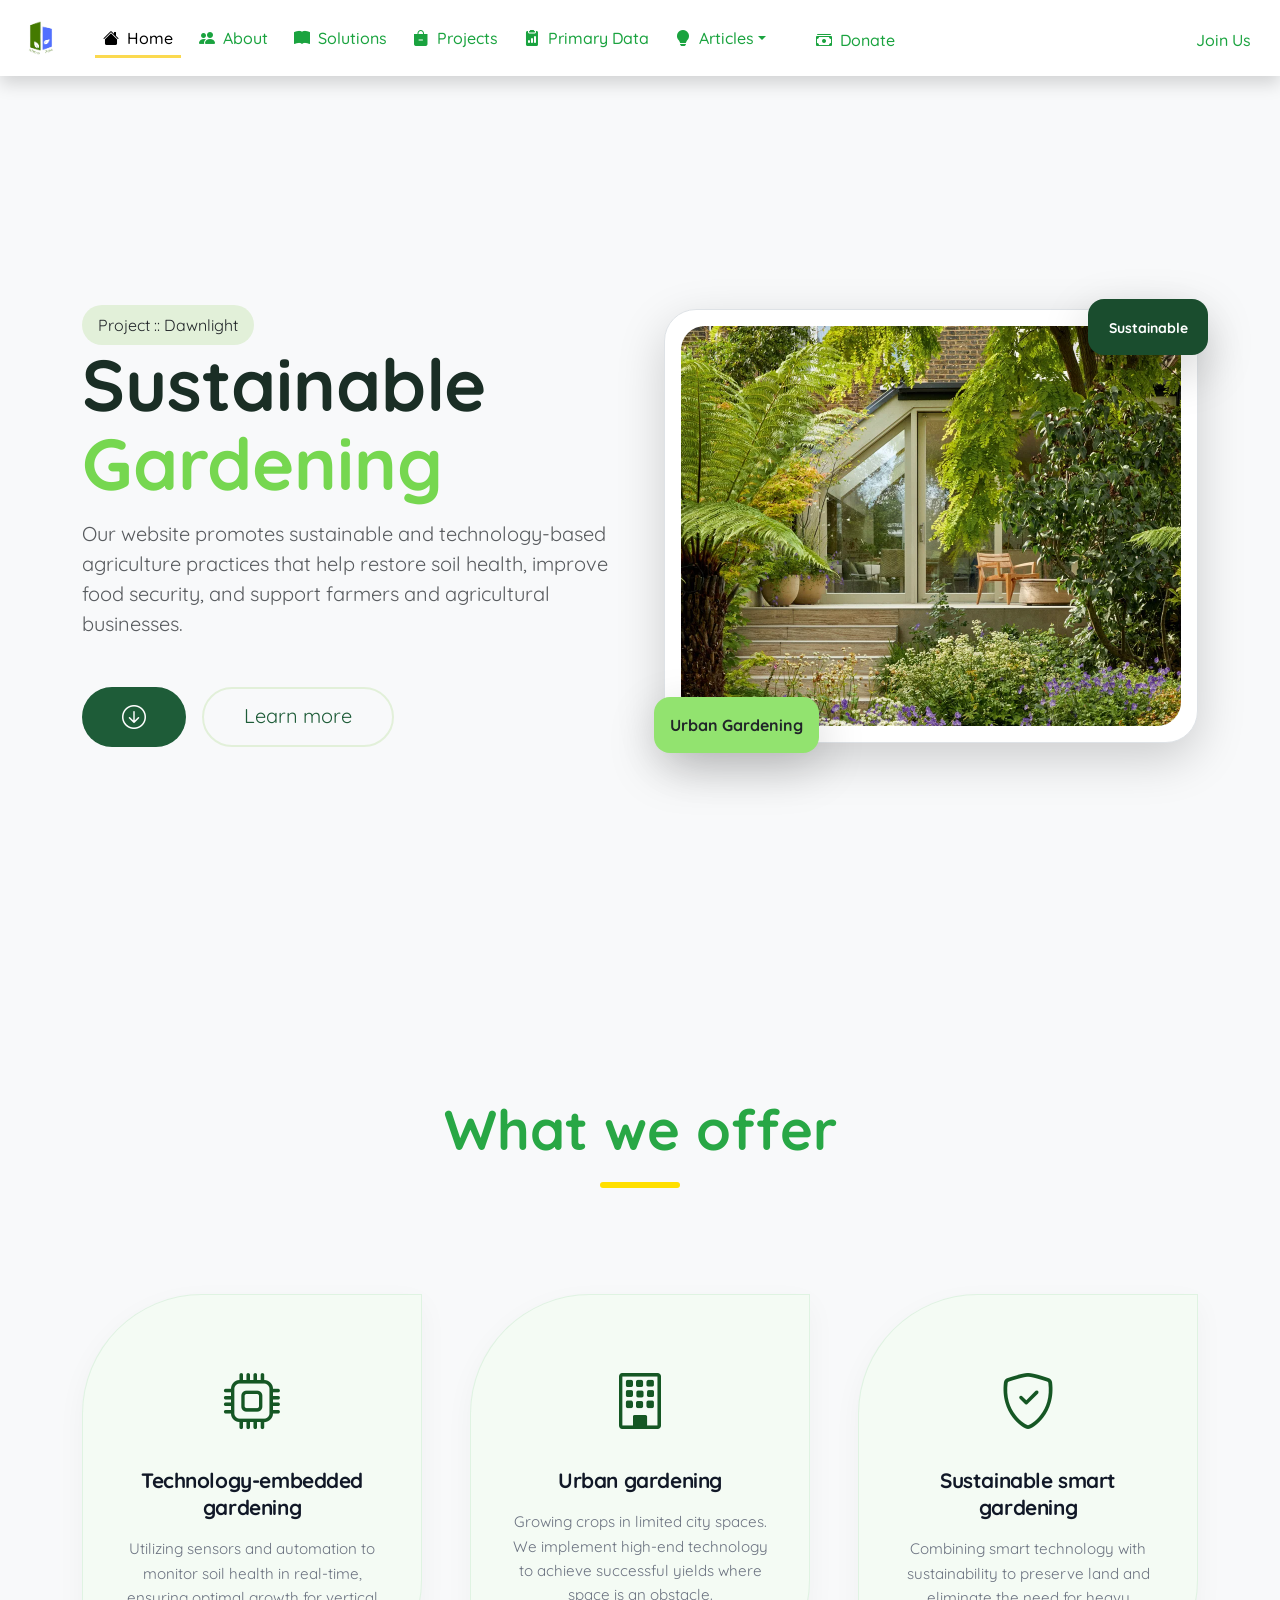
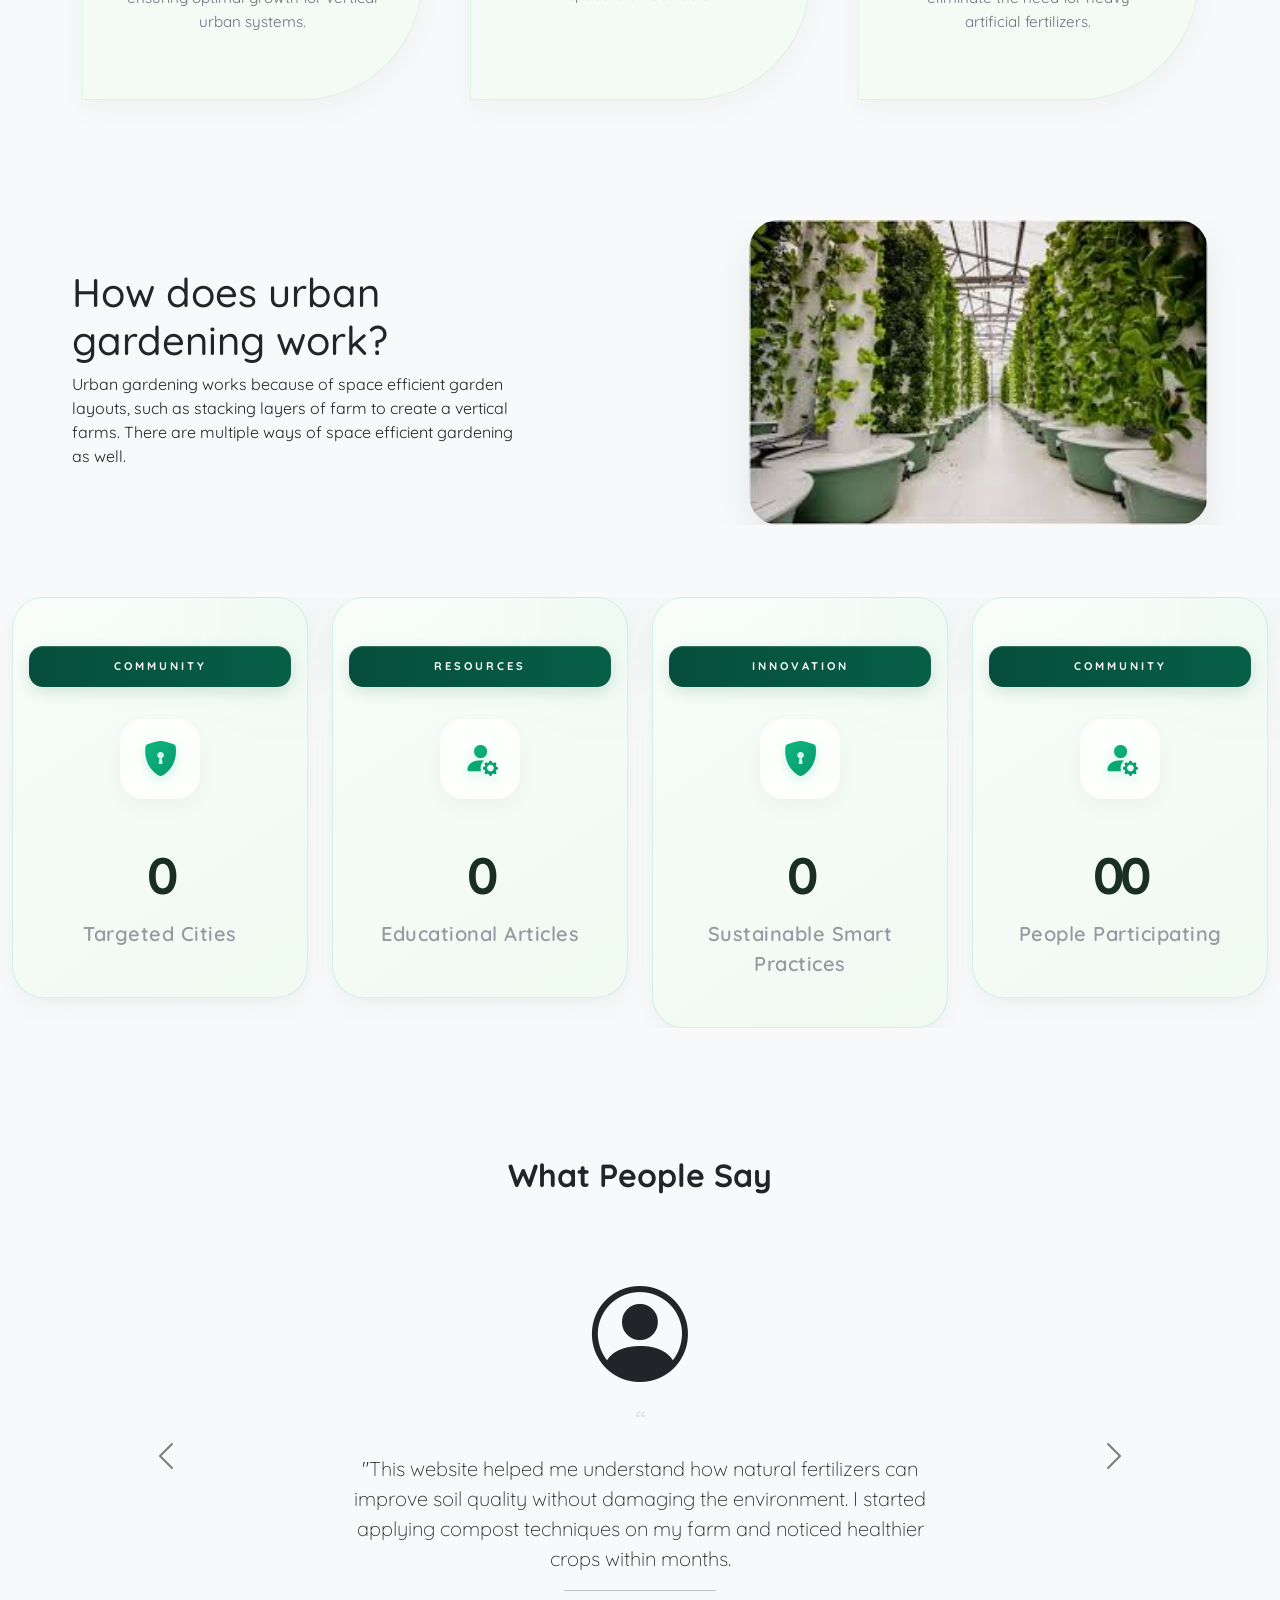
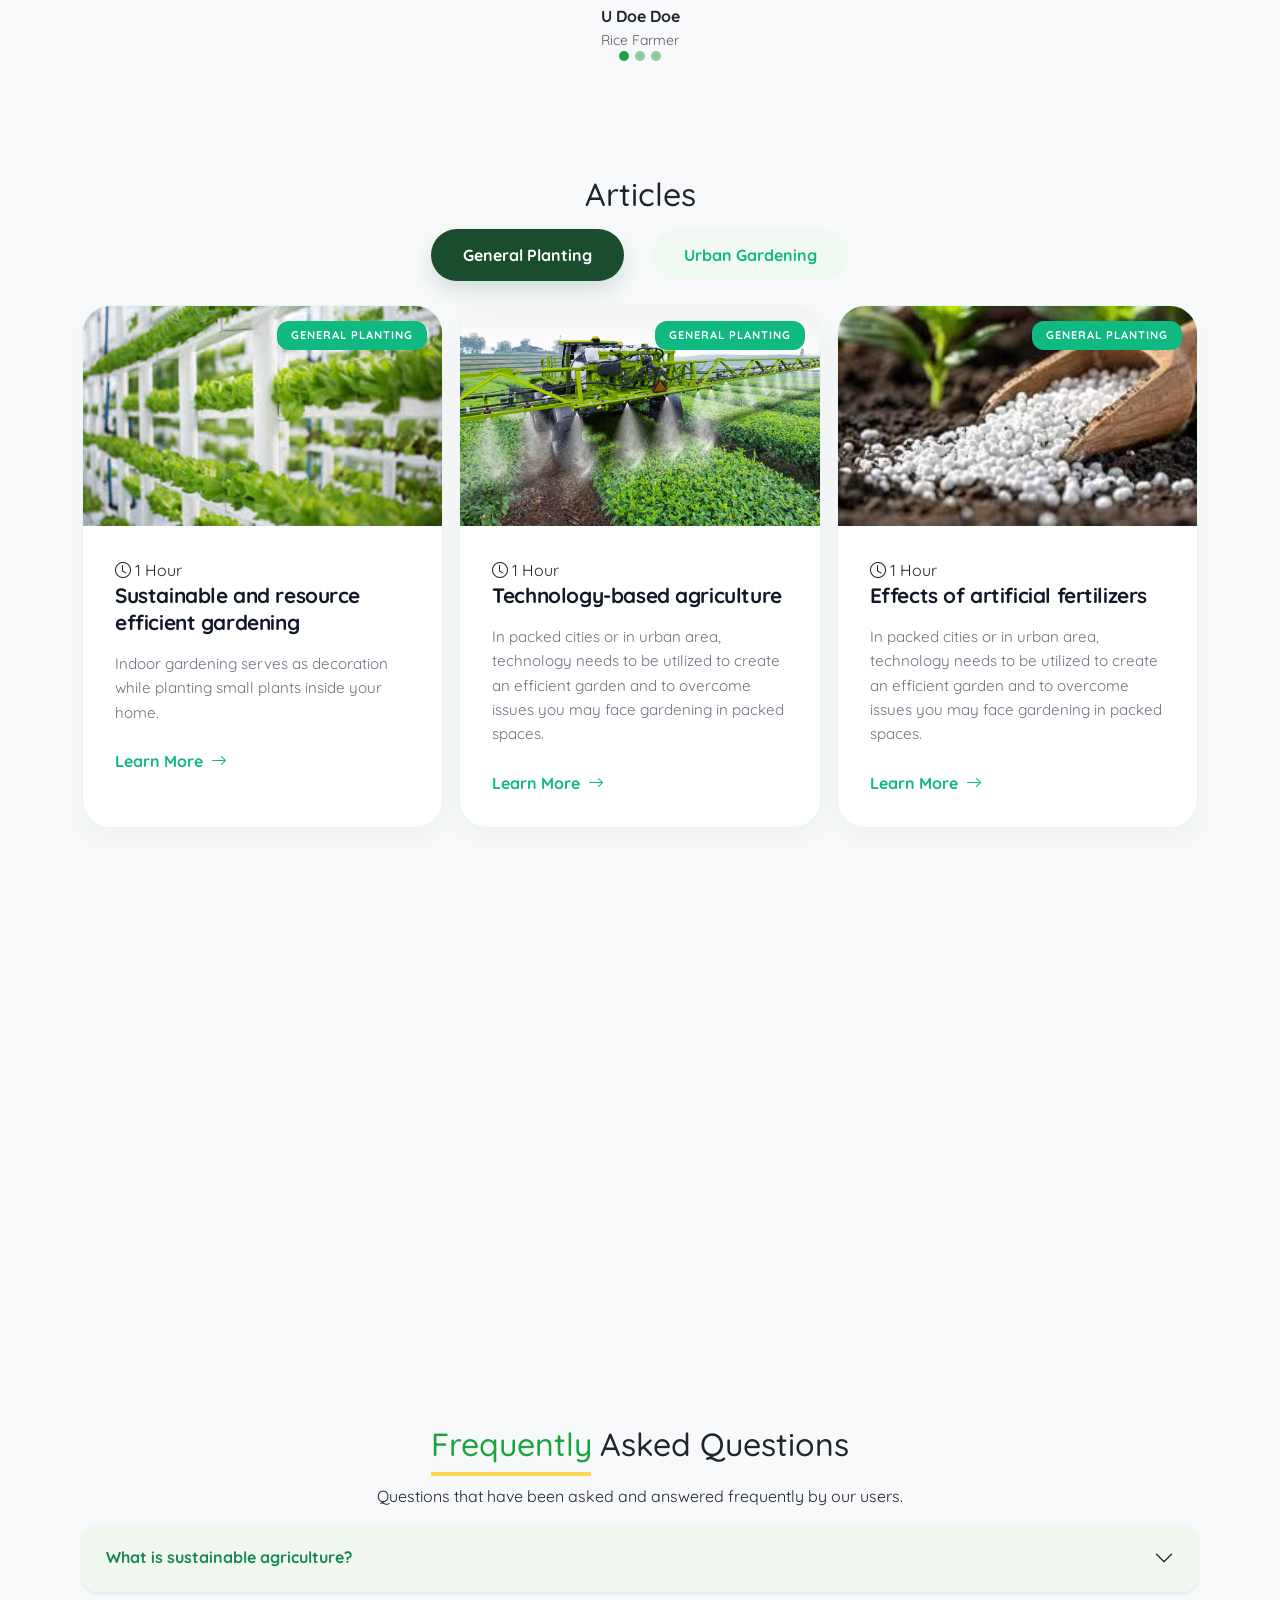
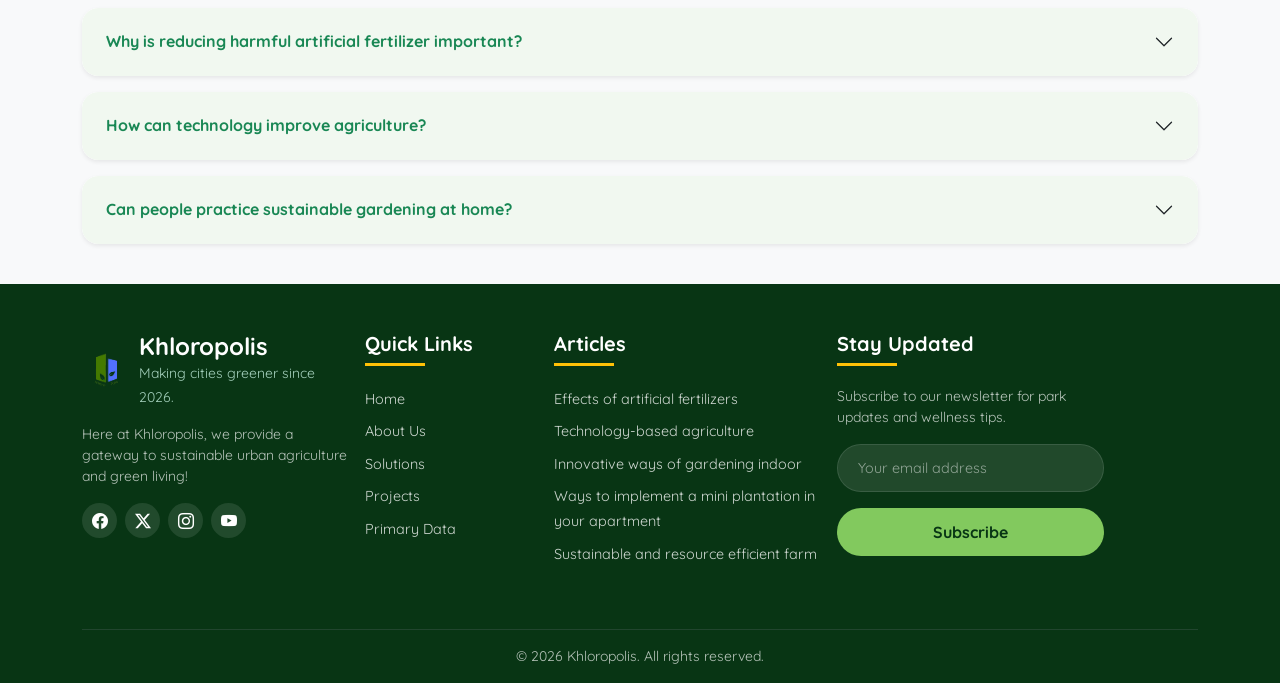
==== commit 9b12972b: "Add files via upload" ====
--- a/index.html
+++ b/index.html
@@ -86,7 +86,7 @@
             <div class="modal-content p-4">
                 
                 <div class="modal-header border-0 pb-0 d-block position-relative">
-                    <button type="button" class="btn-close position-absolute top-0 end-0 m-2" data-bs-shadow="none" data-bs-dismiss="modal" aria-label="Close"></button>
+                    <button type="button" class="btn-close position-absolute top-0 end-0 m-2 mb-5" data-bs-shadow="none" data-bs-dismiss="modal"></button>
                     
                     <ul class="nav auth-tabs" id="authTab" role="tablist">
                         <li class="nav-item" role="presentation">
@@ -124,15 +124,16 @@
                                     <input type="checkbox" class="form-check-input" id="rememberMe">
                                     <label class="form-check-label text-muted small" for="rememberMe">Keep me signed in</label>
                                 </div>
-                                <button type="submit" class="btn btn-primary w-100 mb-3">Sign Into Account</button>
+                                <a href="index.html"><button type="submit" class="btn btn-primary w-100 mb-3">Sign Into Account</button></a>
                             </form>
 
                             <div class="divider">or continue with</div>
 
                             <div class="d-grid gap-2">
                                 <button class="btn btn-outline-secondary d-flex align-items-center justify-content-center gap-2">
-                                    <i class="bi bi-google text-danger"></i> Google
+                                        <a href="https://google.com" target="_blank" class="text-decoration-none text-dark"><i class="bi bi-google text-danger"></i> Google</a> 
                                 </button>
+
                             </div>
                         </div>
 
@@ -158,15 +159,19 @@
                                         <span class="input-group-text"><i class="bi bi-lock"></i></span>
                                         <input type="password" class="form-control" id="signupPassword" placeholder="Minimum 8 characters" required>
                                     </div>
+                                    <div class="input-group mt-2">
+                                        <span class="input-group-text"><i class="bi bi-lock"></i></span>
+                                        <input type="password" class="form-control" id="signupConfirmPassword" placeholder="Confirm your password" required>
+                                    </div>
                                 </div>
-                                <button type="submit" class="btn btn-primary w-100 mb-3">Create Free Account</button>
+                                <button type="submit" class="btn btn-primary w-100 mb-3"  data-bs-toggle="tab" data-bs-target="#signup-pane">Create Free Account</button>
                             </form>
 
                             <div class="divider">or register with</div>
 
                             <div class="d-grid gap-2">
                                 <button class="btn btn-outline-secondary d-flex align-items-center justify-content-center gap-2">
-                                    <i class="bi bi-google text-danger"></i> Google
+                                    <a href="https://google.com" target="_blank" class="text-decoration-none text-dark"><i class="bi bi-google text-danger"></i> Google</a>
                                 </button>
                             </div>
                             
@@ -210,7 +215,6 @@
           
           <div class="badge-float-tr shadow-lg d-none d-sm-block" data-aos="zoom-in" data-aos-delay="400">
             <small class="fw-bold">Sustainable</small>
-            <small class="fw-bold">Smart</small>
           </div>
           
           <div class="badge-float-bl shadow-lg d-none d-sm-block" data-aos="zoom-in" data-aos-delay="600">
@@ -281,7 +285,7 @@
     </section>
     <section class="py-5 bg-light" id="statistics">
         <div class="container-fluid overflow-hidden">
-    <div class="row g-3 justify-content-center">
+    <div class="row g-4 justify-content-between">
         
         <div class="col-md-3">
             <div class="stat-card" data-aos="fade-up">
@@ -626,7 +630,7 @@
         </div>
       </div>
 
-      <div class="col-lg-1 col-md-6 mb-4">
+      <div class="col-lg-2 col-md-6 mb-4">
         <h5 class="footer-heading">Quick Links</h5>
         <ul class="list-unstyled footer-links">
           <li><a href="index.html">Home</a></li>
@@ -639,7 +643,7 @@
         </ul>
       </div>
 
-      <div class="col-lg-2 col-md-6 mb-4">
+      <div class="col-lg-3 col-md-6 mb-4">
         <h5 class="footer-heading">Articles</h5>
         <ul class="list-unstyled footer-links">
           <li><a href="pages/articles/article1.html">Effects of artificial fertilizers</a></li>
@@ -650,14 +654,6 @@
         </ul>
       </div>
 
-      <div class="col-lg-2 col-md-6 mb-4">
-        <h5 class="footer-heading">Resources</h5>
-        <ul class="list-unstyled footer-links">
-          <li><a href="pages/misc/tos.html">Terms of Service</a></li>
-          <li><a href="pages/misc/privacyPolicy.html">Privacy Policy</a></li>
-          <li><a href="pages/misc/references.html">References</a></li>
-        </ul>
-      </div>
 
 
     <div class="col-lg-3 col-md-6 mb-4">
@@ -676,7 +672,7 @@
 
     <hr class="border-secondary mt-4">
     <div class="text-center small text-light-o">
-      &copy; 2026 . All rights reserved. | Making cities greener since 2026
+      &copy; 2026 Khloropolis. All rights reserved.
     </div>
   </div>
 </footer>
--- a/scripts/index.css
+++ b/scripts/index.css
@@ -92,7 +92,7 @@
     background: var(--bg-mint-gradient);
     border: 1px solid rgba(16, 185, 129, 0.15);
     border-radius: 32px;
-    padding: 4rem 1rem;
+    padding: 3rem 1rem;
     text-align: center;
     box-shadow: var(--card-shadow);
     transition: all 0.5s cubic-bezier(0.16, 1, 0.3, 1);
@@ -101,9 +101,8 @@
 }
 
 .stat-card:hover {
-    transform: translateY(-12px);
+    transform: translateY(-22px);
     box-shadow: var(--hover-shadow);
-    border-color: var(--emerald);
 }
 
 .icon-box {
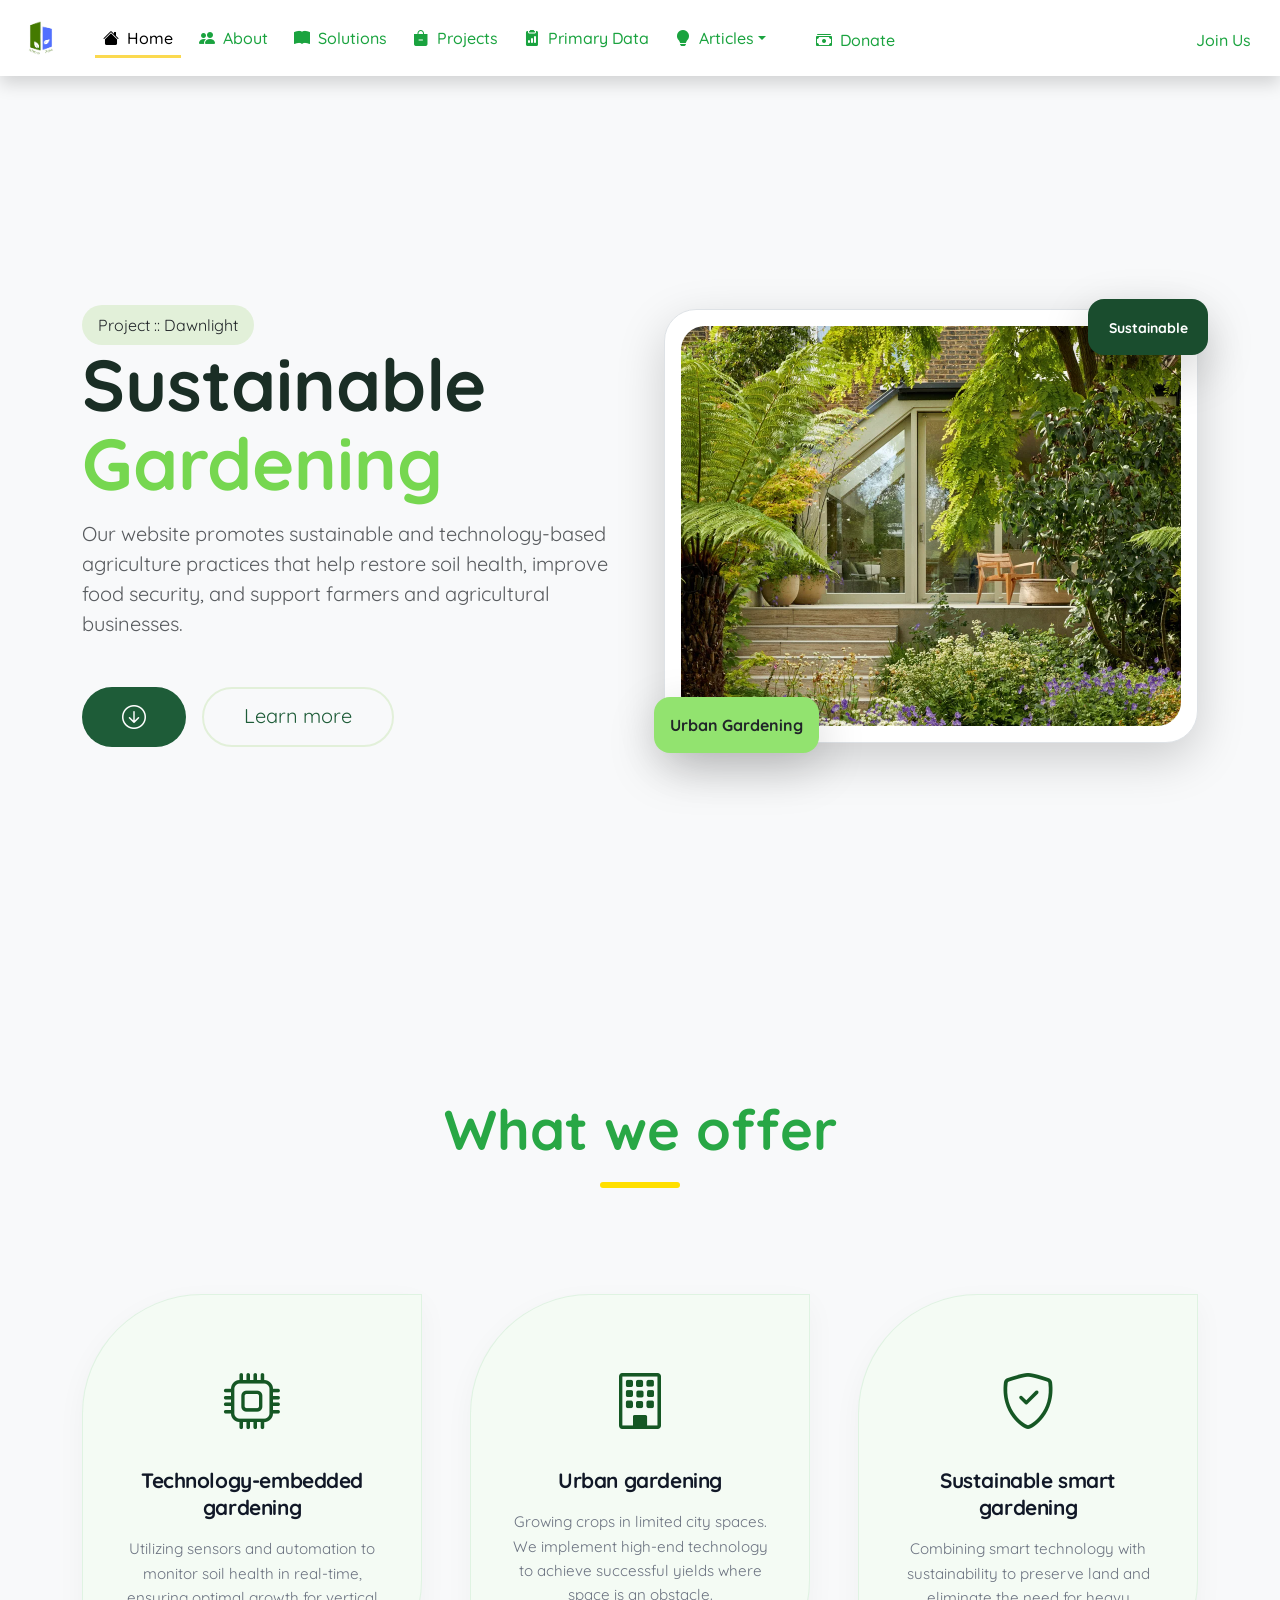
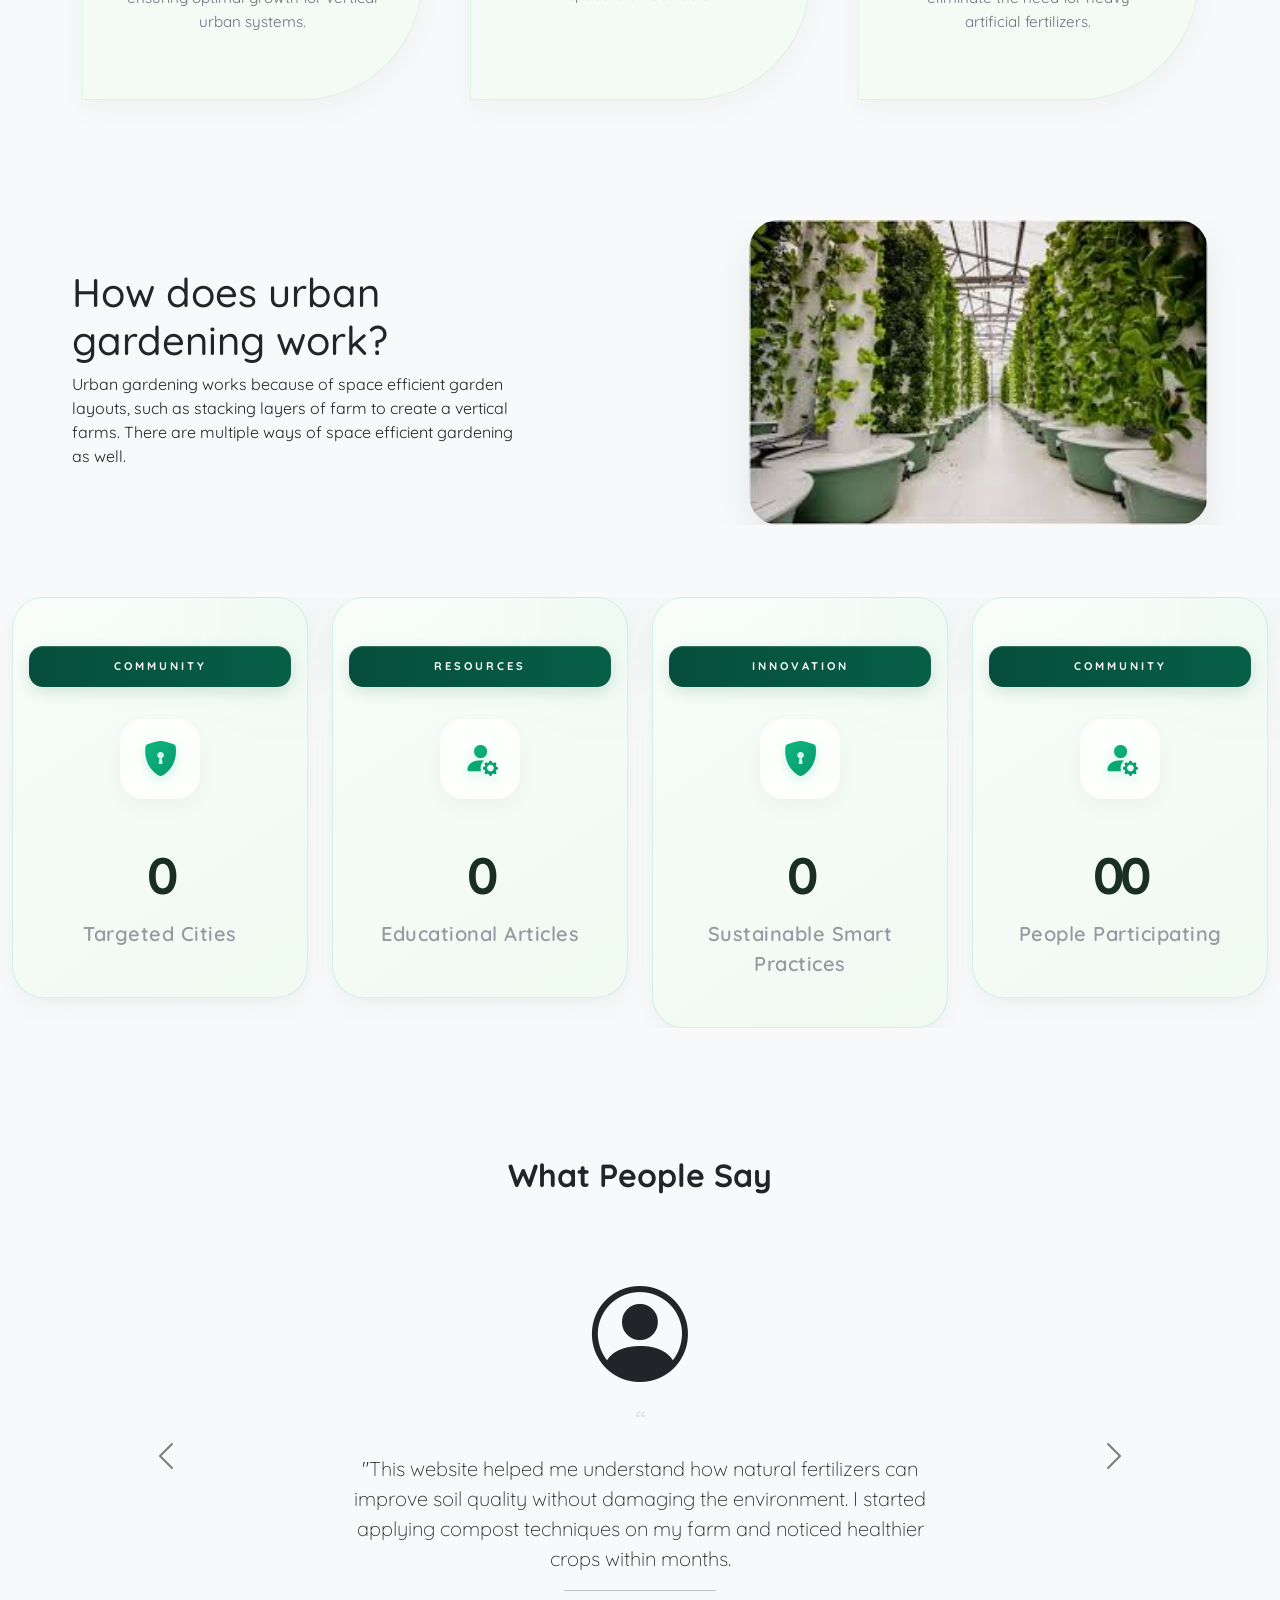
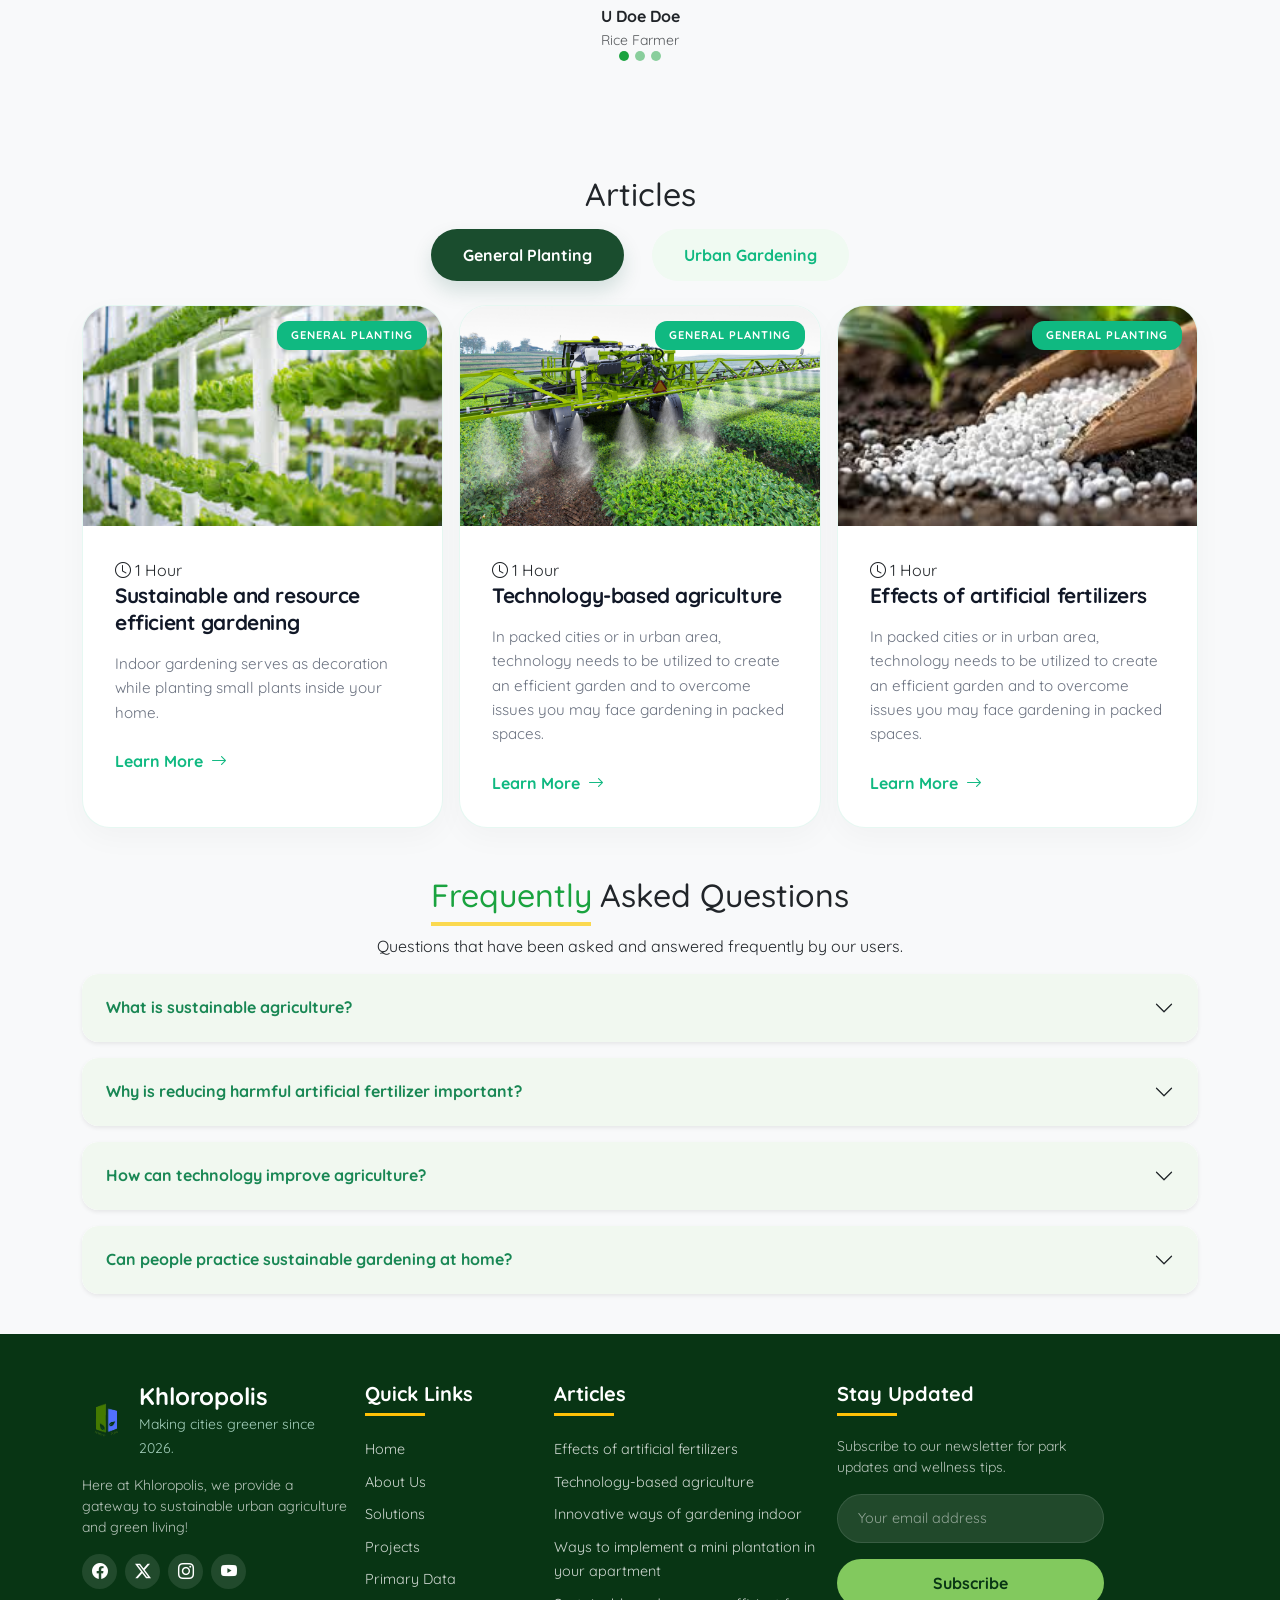
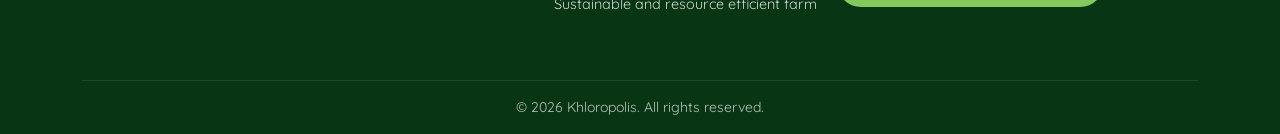
==== commit e2de54df: "Add files via upload" ====
--- a/index.html
+++ b/index.html
@@ -82,109 +82,113 @@
     </nav>
     
 <div class="modal fade auth-modal" id="authModal" tabindex="-1" aria-hidden="true">
-        <div class="modal-dialog modal-dialog-centered">
-            <div class="modal-content p-4">
-                
-                <div class="modal-header border-0 pb-0 d-block position-relative">
-                    <button type="button" class="btn-close position-absolute top-0 end-0 m-2 mb-5" data-bs-shadow="none" data-bs-dismiss="modal"></button>
-                    
-                    <ul class="nav auth-tabs" id="authTab" role="tablist">
-                        <li class="nav-item" role="presentation">
-                            <button class="nav-link active" id="signin-tab" data-bs-toggle="tab" data-bs-target="#signin-pane" type="button" role="tab" aria-controls="signin-pane" aria-selected="true">Sign In</button>
-                        </li>
-                        <li class="nav-item" role="presentation">
-                            <button class="nav-link" id="signup-tab" data-bs-toggle="tab" data-bs-target="#signup-pane" type="button" role="tab" aria-controls="signup-pane" aria-selected="false">Sign Up</button>
-                        </li>
-                    </ul>
-                </div>
-
-                <div class="modal-body px-0 pb-0 pt-4">
-                    <div class="tab-content" id="authTabContent">
-                        
-                        <div class="tab-pane fade show active" id="signin-pane" role="tabpanel" aria-labelledby="signin-tab" tabindex="0">
-                            <form action="#" method="POST" onsubmit="event.preventDefault();">
-                                <div class="mb-3">
-                                    <label for="signinEmail" class="form-label">Email address</label>
-                                    <div class="input-group">
-                                        <span class="input-group-text"><i class="bi bi-envelope"></i></span>
-                                        <input type="email" class="form-control" id="signinEmail" placeholder="name@example.com" required>
-                                    </div>
+    <div class="modal-dialog modal-dialog-centered">
+        <div class="modal-content p-4">
+
+            <div class="modal-header border-0 pb-0 d-block position-relative">
+                <button type="button" class="btn-close position-absolute top-0 end-0 m-2 mb-5" data-bs-dismiss="modal"></button>
+
+                <ul class="nav auth-tabs" id="authTab" role="tablist">
+                    <li class="nav-item" role="presentation">
+                        <button class="nav-link active" id="signin-tab" data-bs-toggle="tab" data-bs-target="#signin-pane" type="button" role="tab" aria-controls="signin-pane" aria-selected="true">Sign In</button>
+                    </li>
+                    <li class="nav-item" role="presentation">
+                        <button class="nav-link" id="signup-tab" data-bs-toggle="tab" data-bs-target="#signup-pane" type="button" role="tab" aria-controls="signup-pane" aria-selected="false">Sign Up</button>
+                    </li>
+                </ul>
+            </div>
+
+            <div class="modal-body px-0 pb-0 pt-4">
+                <div class="tab-content" id="authTabContent">
+
+                    <!-- SIGN IN -->
+                    <div class="tab-pane fade show active" id="signin-pane" role="tabpanel" aria-labelledby="signin-tab" tabindex="0">
+                        <form action="index.html" method="GET">
+                            <div class="mb-3">
+                                <label for="signinEmail" class="form-label">Email address</label>
+                                <div class="input-group">
+                                    <span class="input-group-text"><i class="bi bi-envelope"></i></span>
+                                    <input type="email" class="form-control" id="signinEmail" placeholder="name@example.com" required>
                                 </div>
-                                <div class="mb-3">
-                                    <div class="d-flex justify-content-between align-items-center mb-1">
-                                        <label for="signinPassword" class="form-label mb-0">Password</label>
-                                        <a href="#" class="text-decoration-none small accent-link">Forgot?</a>
-                                    </div>
-                                    <div class="input-group">
-                                        <span class="input-group-text"><i class="bi bi-lock"></i></span>
-                                        <input type="password" class="form-control" id="signinPassword" placeholder="••••••••" required>
-                                    </div>
+                            </div>
+                            <div class="mb-3">
+                                <div class="d-flex justify-content-between align-items-center mb-1">
+                                    <label for="signinPassword" class="form-label mb-0">Password</label>
+                                    <a href="#" class="text-decoration-none small accent-link">Forgot?</a>
                                 </div>
-                                <div class="mb-4 form-check">
-                                    <input type="checkbox" class="form-check-input" id="rememberMe">
-                                    <label class="form-check-label text-muted small" for="rememberMe">Keep me signed in</label>
+                                <div class="input-group">
+                                    <span class="input-group-text"><i class="bi bi-lock"></i></span>
+                                    <input type="password" class="form-control" id="signinPassword" placeholder="••••••••" required>
                                 </div>
-                                <a href="index.html"><button type="submit" class="btn btn-primary w-100 mb-3">Sign Into Account</button></a>
-                            </form>
-
-                            <div class="divider">or continue with</div>
-
-                            <div class="d-grid gap-2">
-                                <button class="btn btn-outline-secondary d-flex align-items-center justify-content-center gap-2">
-                                        <a href="https://google.com" target="_blank" class="text-decoration-none text-dark"><i class="bi bi-google text-danger"></i> Google</a> 
-                                </button>
-
-                            </div>
-                        </div>
-
-                        <div class="tab-pane fade" id="signup-pane" role="tabpanel" aria-labelledby="signup-tab" tabindex="0">
-                            <form action="#" method="POST" onsubmit="event.preventDefault();">
-                                <div class="mb-3">
-                                    <label for="signupName" class="form-label">Full Name</label>
-                                    <div class="input-group">
-                                        <span class="input-group-text"><i class="bi bi-person"></i></span>
-                                        <input type="text" class="form-control" id="signupName" placeholder="John Doe" required>
-                                    </div>
+                            </div>
+                            <div class="mb-4 form-check">
+                                <input type="checkbox" class="form-check-input" id="rememberMe">
+                                <label class="form-check-label text-muted small" for="rememberMe">Keep me signed in</label>
+                            </div>
+                            <button type="submit" class="btn btn-primary w-100 mb-3">Sign Into Account</button>
+                        </form>
+
+                        <div class="divider">or continue with</div>
+
+                        <div class="d-grid gap-2">
+                            <a href="https://google.com" target="_blank" class="btn btn-outline-secondary d-flex align-items-center justify-content-center gap-2 text-decoration-none text-dark">
+                                <i class="bi bi-google text-danger"></i> Google
+                            </a>
+                        </div>
+                    </div>
+
+                    <!-- SIGN UP -->
+                    <div class="tab-pane fade" id="signup-pane" role="tabpanel" aria-labelledby="signup-tab" tabindex="0">
+                        <form action="#" method="POST" onsubmit="event.preventDefault();">
+                            <div class="mb-3">
+                                <label for="signupName" class="form-label">Full Name</label>
+                                <div class="input-group">
+                                    <span class="input-group-text"><i class="bi bi-person"></i></span>
+                                    <input type="text" class="form-control" id="signupName" placeholder="John Doe" required>
                                 </div>
-                                <div class="mb-3">
-                                    <label for="signupEmail" class="form-label">Email address</label>
-                                    <div class="input-group">
-                                        <span class="input-group-text"><i class="bi bi-envelope"></i></span>
-                                        <input type="email" class="form-control" id="signupEmail" placeholder="name@example.com" required>
-                                    </div>
+                            </div>
+                            <div class="mb-3">
+                                <label for="signupEmail" class="form-label">Email address</label>
+                                <div class="input-group">
+                                    <span class="input-group-text"><i class="bi bi-envelope"></i></span>
+                                    <input type="email" class="form-control" id="signupEmail" placeholder="name@example.com" required>
                                 </div>
-                                <div class="mb-4">
-                                    <label for="signupPassword" class="form-label">Password</label>
-                                    <div class="input-group">
-                                        <span class="input-group-text"><i class="bi bi-lock"></i></span>
-                                        <input type="password" class="form-control" id="signupPassword" placeholder="Minimum 8 characters" required>
-                                    </div>
-                                    <div class="input-group mt-2">
-                                        <span class="input-group-text"><i class="bi bi-lock"></i></span>
-                                        <input type="password" class="form-control" id="signupConfirmPassword" placeholder="Confirm your password" required>
-                                    </div>
+                            </div>
+                            <div class="mb-4">
+                                <label for="signupPassword" class="form-label">Password</label>
+                                <div class="input-group">
+                                    <span class="input-group-text"><i class="bi bi-lock"></i></span>
+                                    <input type="password" class="form-control" id="signupPassword" placeholder="Minimum 8 characters" required>
                                 </div>
-                                <button type="submit" class="btn btn-primary w-100 mb-3"  data-bs-toggle="tab" data-bs-target="#signup-pane">Create Free Account</button>
-                            </form>
-
-                            <div class="divider">or register with</div>
-
-                            <div class="d-grid gap-2">
-                                <button class="btn btn-outline-secondary d-flex align-items-center justify-content-center gap-2">
-                                    <a href="https://google.com" target="_blank" class="text-decoration-none text-dark"><i class="bi bi-google text-danger"></i> Google</a>
-                                </button>
-                            </div>
-                            
-                            <p class="text-center text-muted small mt-4 mb-0">
-                                By signing up, you agree to our <a href="#" class="text-decoration-none accent-link">Terms of Service</a> and <a href="#" class="text-decoration-none accent-link">Privacy Policy</a>.
-                            </p>
-                        </div>
-
-                    </div>
-                </div>
-
-            </div>
-        </div>
+                                <div class="input-group mt-2">
+                                    <span class="input-group-text"><i class="bi bi-lock"></i></span>
+                                    <input type="password" class="form-control" id="signupConfirmPassword" placeholder="Confirm your password" required>
+                                </div>
+                            </div>
+                        </form>
+
+                        <button class="btn btn-primary w-100 mb-3" data-bs-toggle="tab" data-bs-target="#signin-pane" type="button" role="tab" aria-controls="signin-pane">
+                            Create Free Account
+                        </button>
+
+                        <div class="divider">or register with</div>
+
+                        <div class="d-grid gap-2">
+                            <a href="https://google.com" target="_blank" class="btn btn-outline-secondary d-flex align-items-center justify-content-center gap-2 text-decoration-none text-dark">
+                                <i class="bi bi-google text-danger"></i> Google
+                            </a>
+                        </div>
+
+                        <p class="text-center text-muted small mt-4 mb-0">
+                            By signing up, you agree to our <a href="#" class="text-decoration-none accent-link">Terms of Service</a> and <a href="#" class="text-decoration-none accent-link">Privacy Policy</a>.
+                        </p>
+                    </div>
+
+                </div>
+            </div>
+
+        </div>
+    </div>
 </div>
 
 
@@ -436,10 +440,10 @@
                 </li>
             </ul>
 
-    <div class="tab-content" id="pills-tabContent" data-aos="fade-up" data-aos-delay="200">
+    <div class="tab-content" id="pills-tabContent">
     
     <div class="tab-pane fade show active" id="pills-all" role="tabpanel">
-      <div class="row g-3 justify-content-center">
+      <div class="row g-3 justify-content-center" data-aos="fade-up" data-aos-delay="200">
         <div class="col-lg-4 col-md-6">
                     <div class="article-card">
                         <div class="img-container">
@@ -489,12 +493,11 @@
                     </div>
             </div>
         </div>
-      </div>
     </div>
 
   
     <div class="tab-pane fade" id="pills-masters" role="tabpanel">
-       <div class="row g-3 justify-content-center">
+       <div class="row g-3 justify-content-center" data-aos="fade-up" data-aos-delay="200">
         <div class="col-lg-4 col-md-6">
                     <div class="article-card">
                         <div class="img-container">
@@ -528,8 +531,6 @@
                     </div>
             </div>
         
-      </div>
-       
       </div>
     </div>
 
@@ -547,9 +548,9 @@
                 <p>Questions that have been asked and answered frequently by our users.</p>
             </div>
             
-            <div class="accordion accordion-flush" id="faqAccordion" data-aos="fade-up" data-aos-delay="100">
+            <div class="accordion accordion-flush" id="faqAccordion">
     
-            <div class="accordion-item mb-3 border-0 rounded-4 shadow-sm">
+            <div class="accordion-item mb-3 border-0 rounded-4 shadow-sm" data-aos="fade-up" data-aos-delay="100">
             <h2 class="accordion-header">
                 <button class="accordion-button collapsed rounded-4 fw-bold text-success bg-l" type="button" data-bs-toggle="collapse" data-bs-target="#faq1">
                 What is sustainable agriculture?               
@@ -561,7 +562,7 @@
                 </div>
             </div>
             </div>
-            <div class="accordion-item mb-3 border-0 rounded-4 shadow-sm">
+            <div class="accordion-item mb-3 border-0 rounded-4 shadow-sm" data-aos="fade-up" data-aos-delay="200">
             <h2 class="accordion-header">
                 <button class="accordion-button collapsed rounded-4 fw-bold text-success bg-l" type="button" data-bs-toggle="collapse" data-bs-target="#faq2">
                 Why is reducing harmful artificial fertilizer important?
@@ -573,7 +574,7 @@
                 </div>
             </div>
             </div>
-            <div class="accordion-item mb-3 border-0 rounded-4 shadow-sm">
+            <div class="accordion-item mb-3 border-0 rounded-4 shadow-sm" data-aos="fade-up" data-aos-delay="300">
             <h2 class="accordion-header">
                 <button class="accordion-button collapsed rounded-4 fw-bold text-success bg-l" type="button" data-bs-toggle="collapse" data-bs-target="#faq3">
                 How can technology improve agriculture?
@@ -585,7 +586,7 @@
                 </div>
             </div>
             </div>
-            <div class="accordion-item mb-3 border-0 rounded-4 shadow-sm">
+            <div class="accordion-item mb-3 border-0 rounded-4 shadow-sm" data-aos="fade-up" data-aos-delay="400">
             <h2 class="accordion-header">
                 <button class="accordion-button collapsed rounded-4 fw-bold text-success bg-l" type="button" data-bs-toggle="collapse" data-bs-target="#faq4">
                 Can people practice sustainable gardening at home?
@@ -637,7 +638,7 @@
           <li><a href="pages/aboutus.html">About Us</a></li>
           <li><a href="pages/solutions.html">Solutions</a></li>
           <li><a href="pages/projects.html">Projects</a></li>
-          <li><a href="pages/primary-data.html">Primary Data</a></li>
+          <li><a href="pages/primarydata.html">Primary Data</a></li>
           
 
         </ul>
--- a/scripts/style.css
+++ b/scripts/style.css
@@ -176,10 +176,15 @@
             color: #ffffff;
             border-radius: 8px;
             transition: all 0.2s ease;
+            --bs-btn-active-bg: #003122;
         }
 
         .btn-primary:hover {
             background-color: #13392d;
+            color: #ffffff;
+        }
+        .btn-primary.active {
+            background-color: #1b4d3e;
             color: #ffffff;
         }
 
